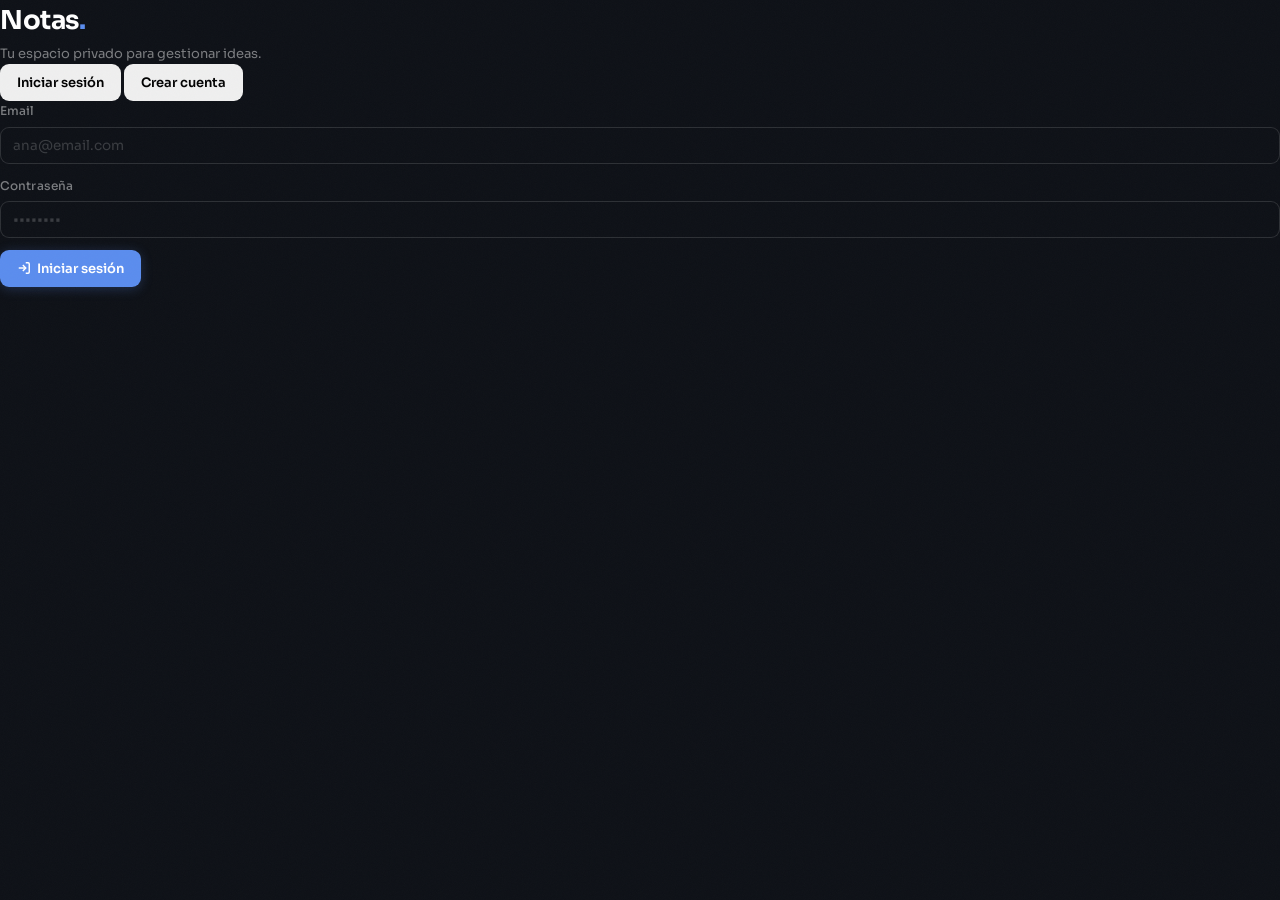
==== index.html @ 238370ce "Update index.html" ====
<!doctype html>
<html lang="es">
<head>
  <meta charset="utf-8" />
  <meta name="viewport" content="width=device-width,initial-scale=1" />
  <title>Notas</title>
  <link rel="preconnect" href="https://fonts.googleapis.com">
  <link rel="preconnect" href="https://fonts.gstatic.com" crossorigin>
  <link href="https://fonts.googleapis.com/css2?family=Sora:wght@300;400;500;600;700&family=JetBrains+Mono:wght@400;500&display=swap" rel="stylesheet">
  <link rel="stylesheet" href="./style.css" />
</head>
<body>
  <div class="noise"></div>

  <!-- =============================================
       PÁGINA AUTH
       ============================================= -->
  <div id="pageAuth" class="page page-auth">
    <div class="auth-wrap">

      <div class="auth-brand">
        <h1>Notas<span class="dot">.</span></h1>
        <p class="muted">Tu espacio privado para gestionar ideas.</p>
      </div>

      <div class="auth-tabs">
        <button type="button" class="auth-tab active" id="tabLogin">Iniciar sesión</button>
        <button type="button" class="auth-tab" id="tabRegistro">Crear cuenta</button>
      </div>

      <div id="panelLogin" class="auth-panel">
        <label class="field">
          <span>Email</span>
          <input id="lEmail" type="email" placeholder="ana@email.com" autocomplete="email" />
        </label>
        <label class="field">
          <span>Contraseña</span>
          <input id="lPassword" type="password" placeholder="••••••••" autocomplete="current-password" />
        </label>
        <button type="button" id="btnLogin" class="btn-primary btn-full">
          <svg width="14" height="14" viewBox="0 0 24 24" fill="none" stroke="currentColor" stroke-width="2.5"><path d="M15 3h4a2 2 0 0 1 2 2v14a2 2 0 0 1-2 2h-4"/><polyline points="10 17 15 12 10 7"/><line x1="15" y1="12" x2="3" y2="12"/></svg>
          Iniciar sesión
        </button>
        <p id="msgLogin" class="msg" aria-live="polite"></p>
      </div>

      <div id="panelRegistro" class="auth-panel" style="display:none;">
        <label class="field">
          <span>Nombre</span>
          <input id="uNombre" type="text" placeholder="Ana García" autocomplete="name" />
        </label>
        <label class="field">
          <span>Email</span>
          <input id="uEmail" type="email" placeholder="ana@email.com" autocomplete="email" />
        </label>
        <label class="field">
          <span>Contraseña <em class="hint">mín. 6 caracteres</em></span>
          <input id="uPassword" type="password" placeholder="••••••••" autocomplete="new-password" />
        </label>
        <button type="button" id="btnCrearUsuario" class="btn-primary btn-full">
          <svg width="14" height="14" viewBox="0 0 24 24" fill="none" stroke="currentColor" stroke-width="2.5"><path d="M16 21v-2a4 4 0 0 0-4-4H6a4 4 0 0 0-4 4v2"/><circle cx="9" cy="7" r="4"/><line x1="19" y1="8" x2="19" y2="14"/><line x1="22" y1="11" x2="16" y2="11"/></svg>
          Crear cuenta
        </button>
        <p id="msgRegistro" class="msg" aria-live="polite"></p>
      </div>

    </div>
  </div>

  <!-- =============================================
       PÁGINA APP
       ============================================= -->
  <div id="pageApp" class="page" style="display:none;">

    <header class="container">
      <div class="header-inner">
        <div>
          <h1>Notas<span class="dot">.</span></h1>
          <p class="muted">Crear, ver y borrar notas usando tu API FastAPI.</p>
        </div>
        <div class="header-right">
          <div class="header-badge" id="usuarioActivoBadge">Sin usuario</div>
          <button type="button" id="btnLogout" class="btn-ghost btn-sm">
            <svg width="13" height="13" viewBox="0 0 24 24" fill="none" stroke="currentColor" stroke-width="2.5"><path d="M9 21H5a2 2 0 0 1-2-2V5a2 2 0 0 1 2-2h4"/><polyline points="16 17 21 12 16 7"/><line x1="21" y1="12" x2="9" y2="12"/></svg>
            Salir
          </button>
        </div>
      </div>
    </header>

    <main class="container">
      <div class="grid">
        <section class="card">
          <div class="card-label">NUEVA NOTA</div>
          <form id="formNota" class="form">
            <label class="field">
              <span>Descripción</span>
              <textarea id="descripcion" placeholder="Escribe la nota..." required></textarea>
            </label>
            <div class="row">
              <label class="field">
                <span>Tipo</span>
                <select id="tipo" required>
                  <option value="personal">personal</option>
                  <option value="trabajo">trabajo</option>
                  <option value="estudio">estudio</option>
                </select>
              </label>
              <label class="field">
                <span>Prioridad <em class="hint">opcional</em></span>
                <input id="prioridad" type="number" min="1" max="5" step="1" placeholder="1 – 5" />
              </label>
            </div>
            <label class="field">
              <span>Autor <em class="hint">opcional</em></span>
              <input id="autor" type="text" placeholder="Tu nombre" />
            </label>
            <div class="btn-row">
              <button type="submit" class="btn-primary">
                <svg width="14" height="14" viewBox="0 0 24 24" fill="none" stroke="currentColor" stroke-width="2.5"><line x1="12" y1="5" x2="12" y2="19"/><line x1="5" y1="12" x2="19" y2="12"/></svg>
                Crear nota
              </button>
              <button type="button" id="btnRecargar" class="btn-ghost">
                <svg width="13" height="13" viewBox="0 0 24 24" fill="none" stroke="currentColor" stroke-width="2.5"><path d="M23 4v6h-6"/><path d="M1 20v-6h6"/><path d="M3.51 9a9 9 0 0 1 14.85-3.36L23 10M1 14l4.64 4.36A9 9 0 0 0 20.49 15"/></svg>
                Recargar
              </button>
            </div>
            <p id="msg" class="msg" aria-live="polite"></p>
          </form>
        </section>

        <section class="card">
          <div class="card-header">
            <div class="card-label" style="margin-bottom:0;">MIS NOTAS</div>
            <div class="counter-badge" id="contador">0</div>
          </div>
          <div class="toolbar">
            <div class="search-wrap">
              <svg width="13" height="13" viewBox="0 0 24 24" fill="none" stroke="currentColor" stroke-width="2.5"><circle cx="11" cy="11" r="8"/><line x1="21" y1="21" x2="16.65" y2="16.65"/></svg>
              <input id="buscador" type="search" placeholder="Buscar por texto, autor o tipo..." />
            </div>
            <select id="filtroTipo" class="filter-select">
              <option value="">Todos</option>
              <option value="personal">personal</option>
              <option value="trabajo">trabajo</option>
              <option value="estudio">estudio</option>
            </select>
          </div>
          <div id="lista" class="lista"></div>
        </section>
      </div>
    </main>

    <footer class="container footer">
      <span class="muted mono">Frontend estático — Backend: FastAPI</span>
    </footer>

  </div>

  <script src="./app.js"></script>
</body>
</html>
---- style.css ----
/* ============================================================
   VARIABLES & RESET
   ============================================================ */
:root {
  --bg:        #0e1117;
  --bg2:       #13161f;
  --card:      #181c27;
  --card2:     #1e2232;
  --border:    rgba(255,255,255,.08);
  --border2:   rgba(255,255,255,.13);
  --text:      rgba(255,255,255,.90);
  --muted:     rgba(255,255,255,.45);
  --accent:    #5b8dee;
  --accent2:   #3b6cd4;
  --danger:    #e05c73;
  --success:   #4ade80;
  --label:     rgba(255,255,255,.22);
  --radius:    14px;
  --radius-sm: 9px;
}

*, *::before, *::after { box-sizing: border-box; margin: 0; padding: 0; }
html, body { height: 100%; }

body {
  font-family: 'Sora', system-ui, sans-serif;
  background: var(--bg);
  color: var(--text);
  font-size: 14px;
  line-height: 1.6;
  min-height: 100vh;
}

/* Subtle noise overlay */
.noise {
  pointer-events: none;
  position: fixed;
  inset: 0;
  z-index: 0;
  opacity: .025;
  background-image: url("data:image/svg+xml,%3Csvg viewBox='0 0 256 256' xmlns='http://www.w3.org/2000/svg'%3E%3Cfilter id='noise'%3E%3CfeTurbulence type='fractalNoise' baseFrequency='0.9' numOctaves='4' stitchTiles='stitch'/%3E%3C/filter%3E%3Crect width='100%25' height='100%25' filter='url(%23noise)'/%3E%3C/svg%3E");
  background-size: 200px 200px;
}

/* ============================================================
   LAYOUT
   ============================================================ */
.container {
  position: relative;
  z-index: 1;
  width: min(1100px, calc(100% - 32px));
  margin: 0 auto;
}

header.container { padding: 28px 0 6px; }
main.container   { padding-bottom: 20px; }

.header-inner {
  display: flex;
  align-items: center;
  justify-content: space-between;
  gap: 12px;
  padding-bottom: 20px;
  border-bottom: 1px solid var(--border);
}

h1 {
  font-size: 26px;
  font-weight: 700;
  letter-spacing: -.5px;
  color: #fff;
}
h1 .dot { color: var(--accent); }

.muted { color: var(--muted); font-size: 13px; margin-top: 2px; }

.header-badge {
  font-family: 'JetBrains Mono', monospace;
  font-size: 11px;
  color: var(--accent);
  background: rgba(91,141,238,.10);
  border: 1px solid rgba(91,141,238,.25);
  border-radius: 999px;
  padding: 5px 14px;
  white-space: nowrap;
  letter-spacing: .3px;
}

/* ============================================================
   CARDS
   ============================================================ */
.card {
  background: var(--card);
  border: 1px solid var(--border);
  border-radius: var(--radius);
  padding: 20px 22px;
  position: relative;
}

.card + .card { margin-top: 0; }
.user-card    { margin-bottom: 16px; }

.card-label {
  font-family: 'JetBrains Mono', monospace;
  font-size: 10px;
  font-weight: 500;
  letter-spacing: 1.5px;
  color: var(--label);
  text-transform: uppercase;
  margin-bottom: 16px;
}

.card-header {
  display: flex;
  align-items: center;
  justify-content: space-between;
  margin-bottom: 14px;
}

.section-title {
  font-size: 13px;
  font-weight: 600;
  color: var(--text);
  margin-bottom: 14px;
}

.divider {
  height: 1px;
  background: var(--border);
  margin: 18px 0;
}

/* ============================================================
   GRID
   ============================================================ */
.grid {
  display: grid;
  grid-template-columns: 1fr 1.25fr;
  gap: 14px;
}

@media (max-width: 840px) {
  .grid { grid-template-columns: 1fr; }
}

/* ============================================================
   FORM FIELDS
   ============================================================ */
.field {
  display: block;
  margin-bottom: 12px;
}
.field > span {
  display: block;
  font-size: 12px;
  font-weight: 500;
  color: var(--muted);
  margin-bottom: 6px;
  letter-spacing: .1px;
}

input, select, textarea {
  width: 100%;
  background: var(--bg);
  border: 1px solid var(--border2);
  border-radius: var(--radius-sm);
  color: var(--text);
  font-family: 'Sora', system-ui, sans-serif;
  font-size: 13.5px;
  padding: 9px 12px;
  outline: none;
  transition: border-color .18s, box-shadow .18s;
  appearance: none;
  -webkit-appearance: none;
}

input::placeholder, textarea::placeholder { color: rgba(255,255,255,.18); }

input:focus, select:focus, textarea:focus {
  border-color: rgba(91,141,238,.55);
  box-shadow: 0 0 0 3px rgba(91,141,238,.10);
}

textarea {
  min-height: 110px;
  resize: vertical;
  line-height: 1.55;
}

select {
  background-image: url("data:image/svg+xml,%3Csvg xmlns='http://www.w3.org/2000/svg' width='12' height='12' viewBox='0 0 24 24' fill='none' stroke='rgba(255,255,255,.35)' stroke-width='2.5'%3E%3Cpolyline points='6 9 12 15 18 9'/%3E%3C/svg%3E");
  background-repeat: no-repeat;
  background-position: right 10px center;
  padding-right: 30px;
}

.row {
  display: grid;
  grid-template-columns: 1fr 1fr;
  gap: 12px;
}

.hint {
  font-style: normal;
  font-size: 11px;
  color: rgba(255,255,255,.22);
  font-weight: 400;
}

.hint-text {
  font-size: 11.5px;
  color: var(--muted);
  margin-top: 10px;
}

/* ============================================================
   BUTTONS
   ============================================================ */
.btn-row {
  display: flex;
  gap: 8px;
  margin-top: 4px;
  flex-wrap: wrap;
}

button, .btn-primary, .btn-ghost {
  display: inline-flex;
  align-items: center;
  gap: 6px;
  font-family: 'Sora', system-ui, sans-serif;
  font-size: 13px;
  font-weight: 600;
  border-radius: var(--radius-sm);
  padding: 9px 16px;
  cursor: pointer;
  border: 1px solid transparent;
  transition: background .18s, border-color .18s, transform .1s, box-shadow .18s;
  white-space: nowrap;
}

.btn-primary {
  background: var(--accent);
  color: #fff;
  border-color: transparent;
  box-shadow: 0 2px 12px rgba(91,141,238,.25);
}
.btn-primary:hover {
  background: var(--accent2);
  box-shadow: 0 4px 18px rgba(91,141,238,.35);
  transform: translateY(-1px);
}
.btn-primary:active { transform: translateY(0); }

.btn-ghost {
  background: rgba(255,255,255,.05);
  color: var(--muted);
  border-color: var(--border2);
}
.btn-ghost:hover {
  background: rgba(255,255,255,.09);
  color: var(--text);
  border-color: rgba(255,255,255,.18);
}

/* danger borrar */
button.danger {
  display: inline-flex;
  align-items: center;
  gap: 4px;
  font-size: 12px;
  font-weight: 600;
  padding: 6px 12px;
  background: rgba(224,92,115,.08);
  color: var(--danger);
  border: 1px solid rgba(224,92,115,.22);
  border-radius: var(--radius-sm);
  font-family: 'Sora', system-ui, sans-serif;
  cursor: pointer;
  transition: background .16s, border-color .16s, transform .1s;
}
button.danger:hover {
  background: rgba(224,92,115,.16);
  border-color: rgba(224,92,115,.4);
  transform: translateY(-1px);
}

.btn-icon {
  display: inline-flex;
  align-items: center;
  justify-content: center;
  width: 38px;
  height: 38px;
  padding: 0;
  background: rgba(255,255,255,.05);
  border: 1px solid var(--border2);
  border-radius: var(--radius-sm);
  color: var(--muted);
  cursor: pointer;
  flex-shrink: 0;
  align-self: flex-end;
  margin-bottom: 12px;
  transition: background .16s, color .16s;
}
.btn-icon:hover { background: rgba(255,255,255,.09); color: var(--text); }

/* ============================================================
   COUNTER BADGE
   ============================================================ */
.counter-badge {
  font-family: 'JetBrains Mono', monospace;
  font-size: 11px;
  min-width: 24px;
  height: 24px;
  display: inline-flex;
  align-items: center;
  justify-content: center;
  border-radius: 999px;
  background: rgba(255,255,255,.07);
  border: 1px solid var(--border2);
  color: var(--muted);
  padding: 0 7px;
}

/* ============================================================
   USER SELECT ROW
   ============================================================ */
.user-select-row {
  display: flex;
  align-items: flex-end;
  gap: 10px;
}

/* ============================================================
   TOOLBAR / SEARCH
   ============================================================ */
.toolbar {
  display: flex;
  gap: 10px;
  margin-bottom: 14px;
}

.search-wrap {
  flex: 1;
  position: relative;
  display: flex;
  align-items: center;
}
.search-wrap svg {
  position: absolute;
  left: 11px;
  color: var(--muted);
  pointer-events: none;
}
.search-wrap input {
  padding-left: 32px;
}

.filter-select {
  width: auto;
  min-width: 110px;
}

/* ============================================================
   MESSAGES
   ============================================================ */
.msg {
  min-height: 18px;
  font-size: 12.5px;
  color: var(--muted);
  margin-top: 10px;
}

/* ============================================================
   LISTA
   ============================================================ */
.lista {
  display: flex;
  flex-direction: column;
  gap: 8px;
  max-height: 520px;
  overflow-y: auto;
  padding-right: 4px;
}

.lista::-webkit-scrollbar { width: 4px; }
.lista::-webkit-scrollbar-track { background: transparent; }
.lista::-webkit-scrollbar-thumb { background: rgba(255,255,255,.10); border-radius: 99px; }

.item {
  background: var(--bg2);
  border: 1px solid var(--border);
  border-radius: var(--radius-sm);
  padding: 12px 14px;
  transition: border-color .15s;
}
.item:hover { border-color: var(--border2); }

.itemTop {
  display: flex;
  align-items: flex-start;
  justify-content: space-between;
  gap: 12px;
}

.itemTitle {
  display: flex;
  flex-direction: column;
  gap: 7px;
  min-width: 0;
}

.desc {
  color: var(--text);
  white-space: pre-wrap;
  line-height: 1.45;
  font-size: 13.5px;
  word-break: break-word;
}

.meta {
  display: flex;
  flex-wrap: wrap;
  gap: 6px;
}

.pill {
  font-family: 'JetBrains Mono', monospace;
  font-size: 10.5px;
  color: var(--muted);
  background: rgba(255,255,255,.04);
  border: 1px solid var(--border);
  border-radius: 999px;
  padding: 3px 9px;
  white-space: nowrap;
}

/* ============================================================
   FOOTER
   ============================================================ */
.footer {
  padding: 14px 0 24px;
  border-top: 1px solid var(--border);
}
.mono {
  font-family: 'JetBrains Mono', monospace;
  font-size: 11px;
}
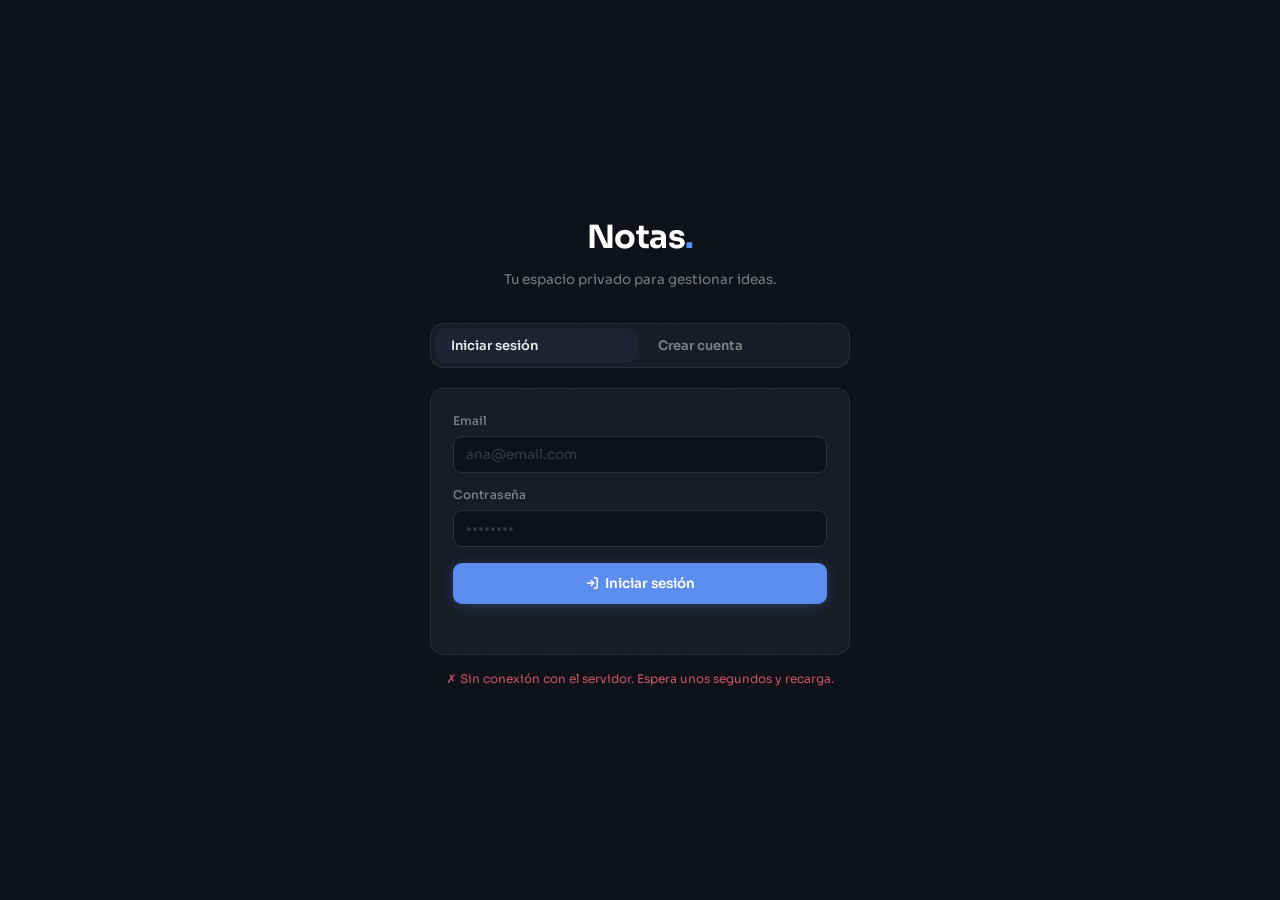
==== commit 1eccc068: "Update index.html" ====
--- a/index.html
+++ b/index.html
@@ -64,6 +64,7 @@
         <p id="msgRegistro" class="msg" aria-live="polite"></p>
       </div>
 
+      <p id="serverStatus" class="msg" style="text-align:center;margin-top:14px;min-height:18px;font-size:12px;"></p>
     </div>
   </div>
 
--- a/style.css
+++ b/style.css
@@ -31,7 +31,6 @@
   min-height: 100vh;
 }
 
-/* Subtle noise overlay */
 .noise {
   pointer-events: none;
   position: fixed;
@@ -43,7 +42,95 @@
 }
 
 /* ============================================================
-   LAYOUT
+   PAGES (auth / app)
+   ============================================================ */
+.page {
+  position: relative;
+  z-index: 1;
+  animation: fadeIn .25s ease;
+}
+
+@keyframes fadeIn {
+  from { opacity: 0; transform: translateY(6px); }
+  to   { opacity: 1; transform: translateY(0); }
+}
+
+/* ============================================================
+   AUTH PAGE
+   ============================================================ */
+.page-auth {
+  display: flex;
+  align-items: center;
+  justify-content: center;
+  min-height: 100vh;
+  padding: 24px 16px;
+}
+
+.auth-wrap {
+  width: 100%;
+  max-width: 420px;
+}
+
+.auth-brand {
+  text-align: center;
+  margin-bottom: 32px;
+}
+.auth-brand h1 {
+  font-size: 32px;
+  font-weight: 700;
+  letter-spacing: -.5px;
+  color: #fff;
+}
+.auth-brand .muted {
+  margin-top: 6px;
+  font-size: 13.5px;
+}
+
+/* Tabs */
+.auth-tabs {
+  display: flex;
+  background: var(--card);
+  border: 1px solid var(--border);
+  border-radius: var(--radius);
+  padding: 4px;
+  gap: 4px;
+  margin-bottom: 20px;
+}
+
+.auth-tab {
+  flex: 1;
+  background: transparent;
+  border: none;
+  border-radius: 10px;
+  color: var(--muted);
+  font-family: 'Sora', system-ui, sans-serif;
+  font-size: 13px;
+  font-weight: 600;
+  padding: 9px 16px;
+  cursor: pointer;
+  transition: background .18s, color .18s;
+}
+.auth-tab.active {
+  background: var(--card2);
+  color: var(--text);
+}
+.auth-tab:hover:not(.active) {
+  color: rgba(255,255,255,.7);
+}
+
+/* Panel */
+.auth-panel {
+  background: var(--card);
+  border: 1px solid var(--border);
+  border-radius: var(--radius);
+  padding: 22px;
+  display: flex;
+  flex-direction: column;
+  gap: 0;
+}
+
+/* ============================================================
+   APP PAGE LAYOUT
    ============================================================ */
 .container {
   position: relative;
@@ -62,6 +149,12 @@
   gap: 12px;
   padding-bottom: 20px;
   border-bottom: 1px solid var(--border);
+}
+
+.header-right {
+  display: flex;
+  align-items: center;
+  gap: 10px;
 }
 
 h1 {
@@ -97,9 +190,6 @@
   position: relative;
 }
 
-.card + .card { margin-top: 0; }
-.user-card    { margin-bottom: 16px; }
-
 .card-label {
   font-family: 'JetBrains Mono', monospace;
   font-size: 10px;
@@ -117,19 +207,6 @@
   margin-bottom: 14px;
 }
 
-.section-title {
-  font-size: 13px;
-  font-weight: 600;
-  color: var(--text);
-  margin-bottom: 14px;
-}
-
-.divider {
-  height: 1px;
-  background: var(--border);
-  margin: 18px 0;
-}
-
 /* ============================================================
    GRID
    ============================================================ */
@@ -137,6 +214,7 @@
   display: grid;
   grid-template-columns: 1fr 1.25fr;
   gap: 14px;
+  margin-top: 16px;
 }
 
 @media (max-width: 840px) {
@@ -207,12 +285,6 @@
   font-weight: 400;
 }
 
-.hint-text {
-  font-size: 11.5px;
-  color: var(--muted);
-  margin-top: 10px;
-}
-
 /* ============================================================
    BUTTONS
    ============================================================ */
@@ -223,7 +295,7 @@
   flex-wrap: wrap;
 }
 
-button, .btn-primary, .btn-ghost {
+button {
   display: inline-flex;
   align-items: center;
   gap: 6px;
@@ -251,6 +323,14 @@
 }
 .btn-primary:active { transform: translateY(0); }
 
+.btn-full {
+  width: 100%;
+  justify-content: center;
+  padding: 11px 16px;
+  font-size: 13.5px;
+  margin-top: 4px;
+}
+
 .btn-ghost {
   background: rgba(255,255,255,.05);
   color: var(--muted);
@@ -262,7 +342,11 @@
   border-color: rgba(255,255,255,.18);
 }
 
-/* danger borrar */
+.btn-sm {
+  font-size: 12px;
+  padding: 6px 12px;
+}
+
 button.danger {
   display: inline-flex;
   align-items: center;
@@ -284,25 +368,6 @@
   transform: translateY(-1px);
 }
 
-.btn-icon {
-  display: inline-flex;
-  align-items: center;
-  justify-content: center;
-  width: 38px;
-  height: 38px;
-  padding: 0;
-  background: rgba(255,255,255,.05);
-  border: 1px solid var(--border2);
-  border-radius: var(--radius-sm);
-  color: var(--muted);
-  cursor: pointer;
-  flex-shrink: 0;
-  align-self: flex-end;
-  margin-bottom: 12px;
-  transition: background .16s, color .16s;
-}
-.btn-icon:hover { background: rgba(255,255,255,.09); color: var(--text); }
-
 /* ============================================================
    COUNTER BADGE
    ============================================================ */
@@ -322,15 +387,6 @@
 }
 
 /* ============================================================
-   USER SELECT ROW
-   ============================================================ */
-.user-select-row {
-  display: flex;
-  align-items: flex-end;
-  gap: 10px;
-}
-
-/* ============================================================
    TOOLBAR / SEARCH
    ============================================================ */
 .toolbar {
@@ -351,9 +407,7 @@
   color: var(--muted);
   pointer-events: none;
 }
-.search-wrap input {
-  padding-left: 32px;
-}
+.search-wrap input { padding-left: 32px; }
 
 .filter-select {
   width: auto;
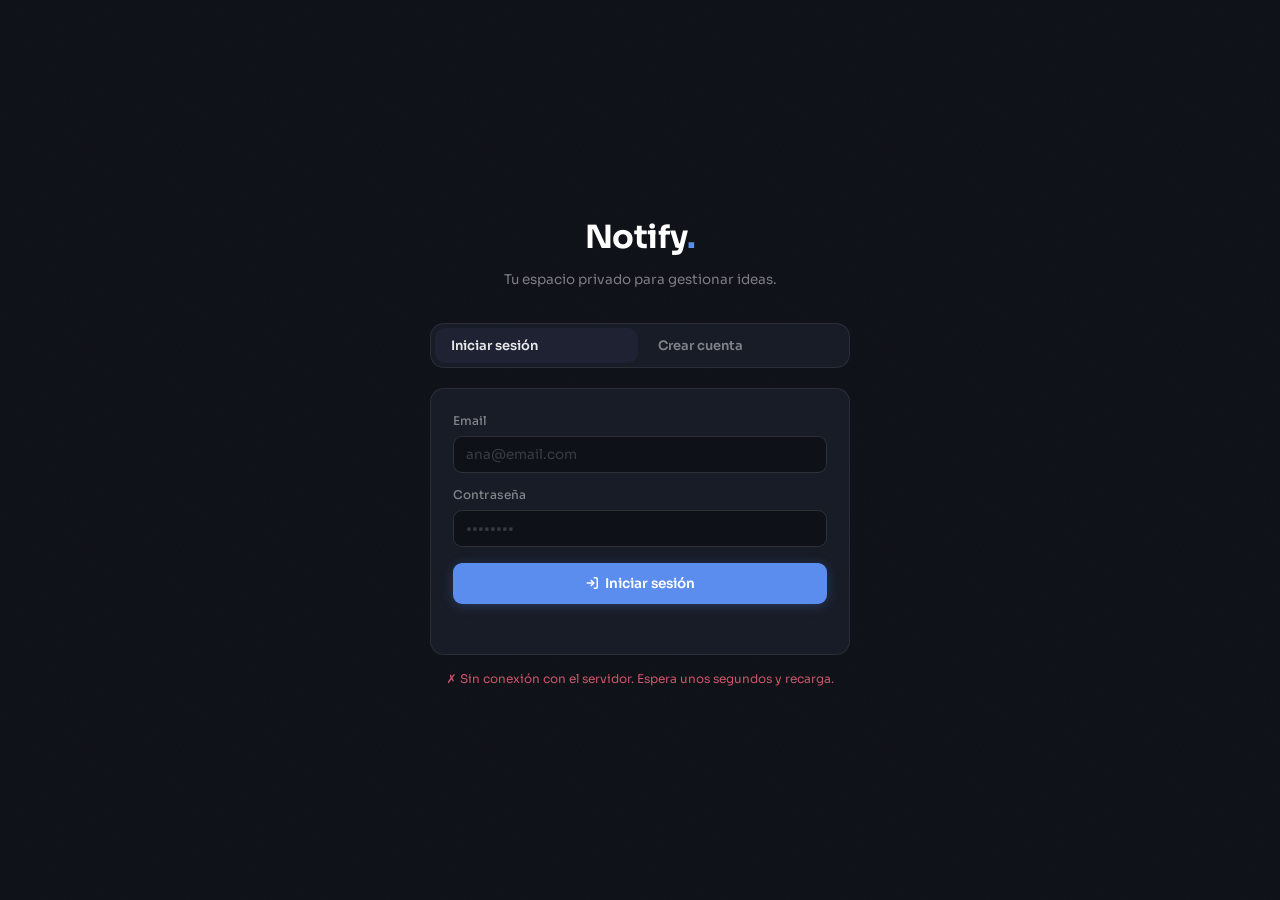
==== commit c3c576ba: "Update index.html" ====
--- a/index.html
+++ b/index.html
@@ -3,7 +3,7 @@
 <head>
   <meta charset="utf-8" />
   <meta name="viewport" content="width=device-width,initial-scale=1" />
-  <title>Notas</title>
+  <title>Notify</title>
   <link rel="preconnect" href="https://fonts.googleapis.com">
   <link rel="preconnect" href="https://fonts.gstatic.com" crossorigin>
   <link href="https://fonts.googleapis.com/css2?family=Sora:wght@300;400;500;600;700&family=JetBrains+Mono:wght@400;500&display=swap" rel="stylesheet">
@@ -19,7 +19,7 @@
     <div class="auth-wrap">
 
       <div class="auth-brand">
-        <h1>Notas<span class="dot">.</span></h1>
+        <h1>Notify<span class="dot">.</span></h1>
         <p class="muted">Tu espacio privado para gestionar ideas.</p>
       </div>
 
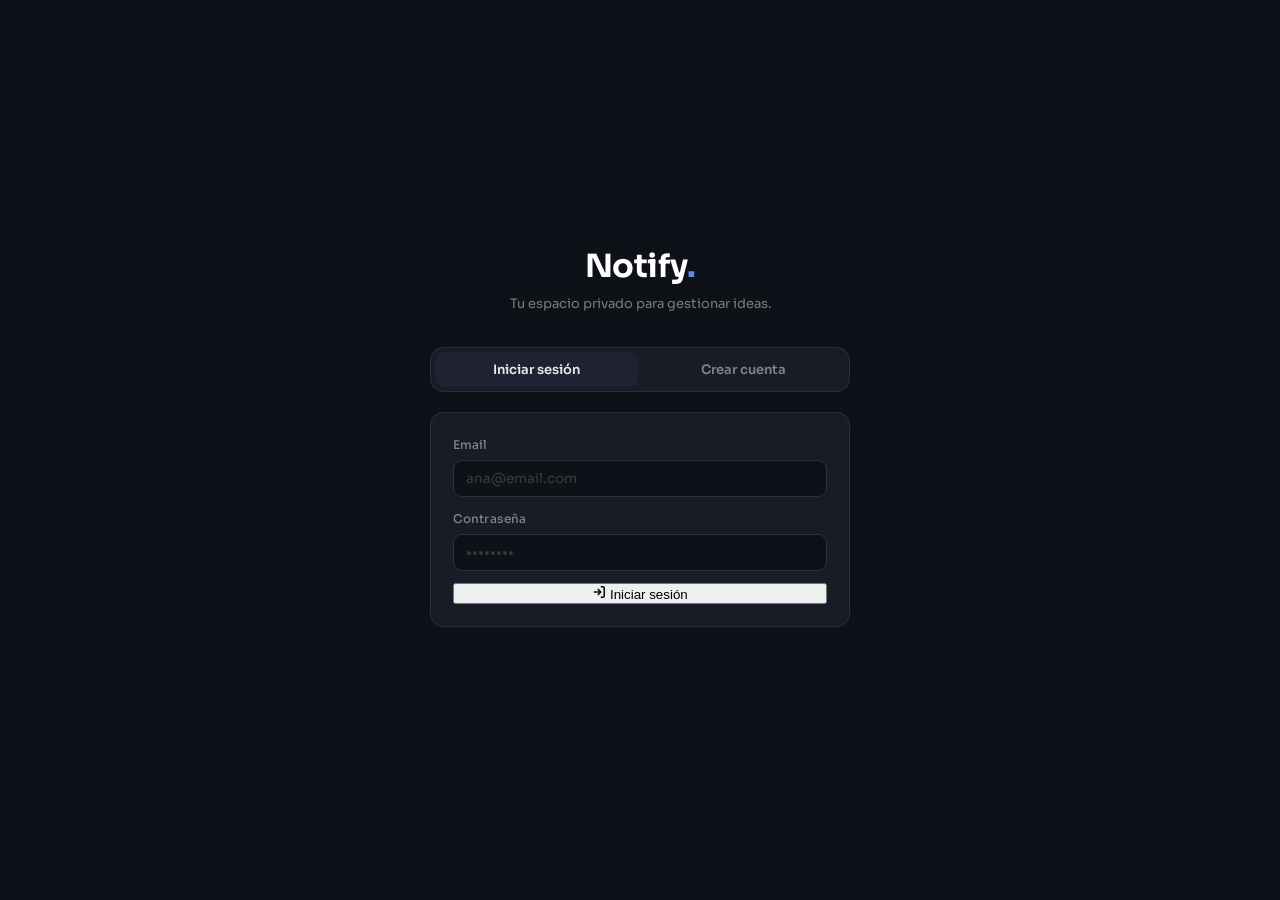
==== commit c07d3071: "Update index.html" ====
--- a/index.html
+++ b/index.html
@@ -76,8 +76,8 @@
     <header class="container">
       <div class="header-inner">
         <div>
-          <h1>Notas<span class="dot">.</span></h1>
-          <p class="muted">Crear, ver y borrar notas usando tu API FastAPI.</p>
+          <h1>Notify<span class="dot">.</span></h1>
+          <p class="muted">Tu espacio privado para gestionar ideas.</p>
         </div>
         <div class="header-right">
           <div class="header-badge" id="usuarioActivoBadge">Sin usuario</div>
@@ -153,7 +153,7 @@
     </main>
 
     <footer class="container footer">
-      <span class="muted mono">Frontend estático — Backend: FastAPI</span>
+      <span class="muted mono">Notify — Backend: FastAPI</span>
     </footer>
 
   </div>
--- a/style.css
+++ b/style.css
@@ -31,6 +31,10 @@
   min-height: 100vh;
 }
 
+<<<<<<< HEAD
+/* Subtle noise overlay */
+=======
+>>>>>>> c3c576badfd93ec830bfd2e07579756508b3af08
 .noise {
   pointer-events: none;
   position: fixed;
@@ -39,98 +43,11 @@
   opacity: .025;
   background-image: url("data:image/svg+xml,%3Csvg viewBox='0 0 256 256' xmlns='http://www.w3.org/2000/svg'%3E%3Cfilter id='noise'%3E%3CfeTurbulence type='fractalNoise' baseFrequency='0.9' numOctaves='4' stitchTiles='stitch'/%3E%3C/filter%3E%3Crect width='100%25' height='100%25' filter='url(%23noise)'/%3E%3C/svg%3E");
   background-size: 200px 200px;
-}
-
-/* ============================================================
-   PAGES (auth / app)
-   ============================================================ */
-.page {
-  position: relative;
-  z-index: 1;
-  animation: fadeIn .25s ease;
-}
-
-@keyframes fadeIn {
-  from { opacity: 0; transform: translateY(6px); }
-  to   { opacity: 1; transform: translateY(0); }
-}
-
-/* ============================================================
-   AUTH PAGE
-   ============================================================ */
-.page-auth {
-  display: flex;
-  align-items: center;
-  justify-content: center;
-  min-height: 100vh;
-  padding: 24px 16px;
-}
-
-.auth-wrap {
-  width: 100%;
-  max-width: 420px;
-}
-
-.auth-brand {
-  text-align: center;
-  margin-bottom: 32px;
-}
-.auth-brand h1 {
-  font-size: 32px;
-  font-weight: 700;
-  letter-spacing: -.5px;
-  color: #fff;
-}
-.auth-brand .muted {
-  margin-top: 6px;
-  font-size: 13.5px;
-}
-
-/* Tabs */
-.auth-tabs {
-  display: flex;
-  background: var(--card);
-  border: 1px solid var(--border);
-  border-radius: var(--radius);
-  padding: 4px;
-  gap: 4px;
-  margin-bottom: 20px;
-}
-
-.auth-tab {
-  flex: 1;
-  background: transparent;
-  border: none;
-  border-radius: 10px;
-  color: var(--muted);
-  font-family: 'Sora', system-ui, sans-serif;
-  font-size: 13px;
-  font-weight: 600;
-  padding: 9px 16px;
-  cursor: pointer;
-  transition: background .18s, color .18s;
-}
-.auth-tab.active {
-  background: var(--card2);
-  color: var(--text);
-}
-.auth-tab:hover:not(.active) {
-  color: rgba(255,255,255,.7);
-}
-
-/* Panel */
-.auth-panel {
-  background: var(--card);
-  border: 1px solid var(--border);
-  border-radius: var(--radius);
-  padding: 22px;
-  display: flex;
-  flex-direction: column;
-  gap: 0;
-}
-
-/* ============================================================
-   APP PAGE LAYOUT
+<<<<<<< HEAD
+}
+
+/* ============================================================
+   LAYOUT
    ============================================================ */
 .container {
   position: relative;
@@ -151,18 +68,53 @@
   border-bottom: 1px solid var(--border);
 }
 
-.header-right {
-  display: flex;
-  align-items: center;
-  gap: 10px;
-}
-
 h1 {
   font-size: 26px;
+=======
+}
+
+/* ============================================================
+   PAGES (auth / app)
+   ============================================================ */
+.page {
+  position: relative;
+  z-index: 1;
+  animation: fadeIn .25s ease;
+}
+
+@keyframes fadeIn {
+  from { opacity: 0; transform: translateY(6px); }
+  to   { opacity: 1; transform: translateY(0); }
+}
+
+/* ============================================================
+   AUTH PAGE
+   ============================================================ */
+.page-auth {
+  display: flex;
+  align-items: center;
+  justify-content: center;
+  min-height: 100vh;
+  padding: 24px 16px;
+}
+
+.auth-wrap {
+  width: 100%;
+  max-width: 420px;
+}
+
+.auth-brand {
+  text-align: center;
+  margin-bottom: 32px;
+}
+.auth-brand h1 {
+  font-size: 32px;
+>>>>>>> c3c576badfd93ec830bfd2e07579756508b3af08
   font-weight: 700;
   letter-spacing: -.5px;
   color: #fff;
 }
+<<<<<<< HEAD
 h1 .dot { color: var(--accent); }
 
 .muted { color: var(--muted); font-size: 13px; margin-top: 2px; }
@@ -190,6 +142,9 @@
   position: relative;
 }
 
+.card + .card { margin-top: 0; }
+.user-card    { margin-bottom: 16px; }
+
 .card-label {
   font-family: 'JetBrains Mono', monospace;
   font-size: 10px;
@@ -207,6 +162,155 @@
   margin-bottom: 14px;
 }
 
+.section-title {
+  font-size: 13px;
+  font-weight: 600;
+  color: var(--text);
+  margin-bottom: 14px;
+}
+
+.divider {
+  height: 1px;
+  background: var(--border);
+  margin: 18px 0;
+}
+
+/* ============================================================
+   GRID
+   ============================================================ */
+.grid {
+  display: grid;
+  grid-template-columns: 1fr 1.25fr;
+  gap: 14px;
+}
+
+=======
+.auth-brand .muted {
+  margin-top: 6px;
+  font-size: 13.5px;
+}
+
+/* Tabs */
+.auth-tabs {
+  display: flex;
+  background: var(--card);
+  border: 1px solid var(--border);
+  border-radius: var(--radius);
+  padding: 4px;
+  gap: 4px;
+  margin-bottom: 20px;
+}
+
+.auth-tab {
+  flex: 1;
+  background: transparent;
+  border: none;
+  border-radius: 10px;
+  color: var(--muted);
+  font-family: 'Sora', system-ui, sans-serif;
+  font-size: 13px;
+  font-weight: 600;
+  padding: 9px 16px;
+  cursor: pointer;
+  transition: background .18s, color .18s;
+}
+.auth-tab.active {
+  background: var(--card2);
+  color: var(--text);
+}
+.auth-tab:hover:not(.active) {
+  color: rgba(255,255,255,.7);
+}
+
+/* Panel */
+.auth-panel {
+  background: var(--card);
+  border: 1px solid var(--border);
+  border-radius: var(--radius);
+  padding: 22px;
+  display: flex;
+  flex-direction: column;
+  gap: 0;
+}
+
+/* ============================================================
+   APP PAGE LAYOUT
+   ============================================================ */
+.container {
+  position: relative;
+  z-index: 1;
+  width: min(1100px, calc(100% - 32px));
+  margin: 0 auto;
+}
+
+header.container { padding: 28px 0 6px; }
+main.container   { padding-bottom: 20px; }
+
+.header-inner {
+  display: flex;
+  align-items: center;
+  justify-content: space-between;
+  gap: 12px;
+  padding-bottom: 20px;
+  border-bottom: 1px solid var(--border);
+}
+
+.header-right {
+  display: flex;
+  align-items: center;
+  gap: 10px;
+}
+
+h1 {
+  font-size: 26px;
+  font-weight: 700;
+  letter-spacing: -.5px;
+  color: #fff;
+}
+h1 .dot { color: var(--accent); }
+
+.muted { color: var(--muted); font-size: 13px; margin-top: 2px; }
+
+.header-badge {
+  font-family: 'JetBrains Mono', monospace;
+  font-size: 11px;
+  color: var(--accent);
+  background: rgba(91,141,238,.10);
+  border: 1px solid rgba(91,141,238,.25);
+  border-radius: 999px;
+  padding: 5px 14px;
+  white-space: nowrap;
+  letter-spacing: .3px;
+}
+
+/* ============================================================
+   CARDS
+   ============================================================ */
+.card {
+  background: var(--card);
+  border: 1px solid var(--border);
+  border-radius: var(--radius);
+  padding: 20px 22px;
+  position: relative;
+}
+
+.card-label {
+  font-family: 'JetBrains Mono', monospace;
+  font-size: 10px;
+  font-weight: 500;
+  letter-spacing: 1.5px;
+  color: var(--label);
+  text-transform: uppercase;
+  margin-bottom: 16px;
+}
+
+.card-header {
+  display: flex;
+  align-items: center;
+  justify-content: space-between;
+  margin-bottom: 14px;
+}
+
 /* ============================================================
    GRID
    ============================================================ */
@@ -217,6 +321,7 @@
   margin-top: 16px;
 }
 
+>>>>>>> c3c576badfd93ec830bfd2e07579756508b3af08
 @media (max-width: 840px) {
   .grid { grid-template-columns: 1fr; }
 }
@@ -285,6 +390,15 @@
   font-weight: 400;
 }
 
+<<<<<<< HEAD
+.hint-text {
+  font-size: 11.5px;
+  color: var(--muted);
+  margin-top: 10px;
+}
+
+=======
+>>>>>>> c3c576badfd93ec830bfd2e07579756508b3af08
 /* ============================================================
    BUTTONS
    ============================================================ */
@@ -295,7 +409,11 @@
   flex-wrap: wrap;
 }
 
+<<<<<<< HEAD
+button, .btn-primary, .btn-ghost {
+=======
 button {
+>>>>>>> c3c576badfd93ec830bfd2e07579756508b3af08
   display: inline-flex;
   align-items: center;
   gap: 6px;
@@ -323,6 +441,8 @@
 }
 .btn-primary:active { transform: translateY(0); }
 
+<<<<<<< HEAD
+=======
 .btn-full {
   width: 100%;
   justify-content: center;
@@ -331,6 +451,7 @@
   margin-top: 4px;
 }
 
+>>>>>>> c3c576badfd93ec830bfd2e07579756508b3af08
 .btn-ghost {
   background: rgba(255,255,255,.05);
   color: var(--muted);
@@ -342,11 +463,15 @@
   border-color: rgba(255,255,255,.18);
 }
 
+<<<<<<< HEAD
+/* danger borrar */
+=======
 .btn-sm {
   font-size: 12px;
   padding: 6px 12px;
 }
 
+>>>>>>> c3c576badfd93ec830bfd2e07579756508b3af08
 button.danger {
   display: inline-flex;
   align-items: center;
@@ -368,6 +493,28 @@
   transform: translateY(-1px);
 }
 
+<<<<<<< HEAD
+.btn-icon {
+  display: inline-flex;
+  align-items: center;
+  justify-content: center;
+  width: 38px;
+  height: 38px;
+  padding: 0;
+  background: rgba(255,255,255,.05);
+  border: 1px solid var(--border2);
+  border-radius: var(--radius-sm);
+  color: var(--muted);
+  cursor: pointer;
+  flex-shrink: 0;
+  align-self: flex-end;
+  margin-bottom: 12px;
+  transition: background .16s, color .16s;
+}
+.btn-icon:hover { background: rgba(255,255,255,.09); color: var(--text); }
+
+=======
+>>>>>>> c3c576badfd93ec830bfd2e07579756508b3af08
 /* ============================================================
    COUNTER BADGE
    ============================================================ */
@@ -387,6 +534,18 @@
 }
 
 /* ============================================================
+<<<<<<< HEAD
+   USER SELECT ROW
+   ============================================================ */
+.user-select-row {
+  display: flex;
+  align-items: flex-end;
+  gap: 10px;
+}
+
+/* ============================================================
+=======
+>>>>>>> c3c576badfd93ec830bfd2e07579756508b3af08
    TOOLBAR / SEARCH
    ============================================================ */
 .toolbar {
@@ -407,7 +566,13 @@
   color: var(--muted);
   pointer-events: none;
 }
+<<<<<<< HEAD
+.search-wrap input {
+  padding-left: 32px;
+}
+=======
 .search-wrap input { padding-left: 32px; }
+>>>>>>> c3c576badfd93ec830bfd2e07579756508b3af08
 
 .filter-select {
   width: auto;
@@ -498,4 +663,8 @@
 .mono {
   font-family: 'JetBrains Mono', monospace;
   font-size: 11px;
-}
+<<<<<<< HEAD
+}
+=======
+}
+>>>>>>> c3c576badfd93ec830bfd2e07579756508b3af08
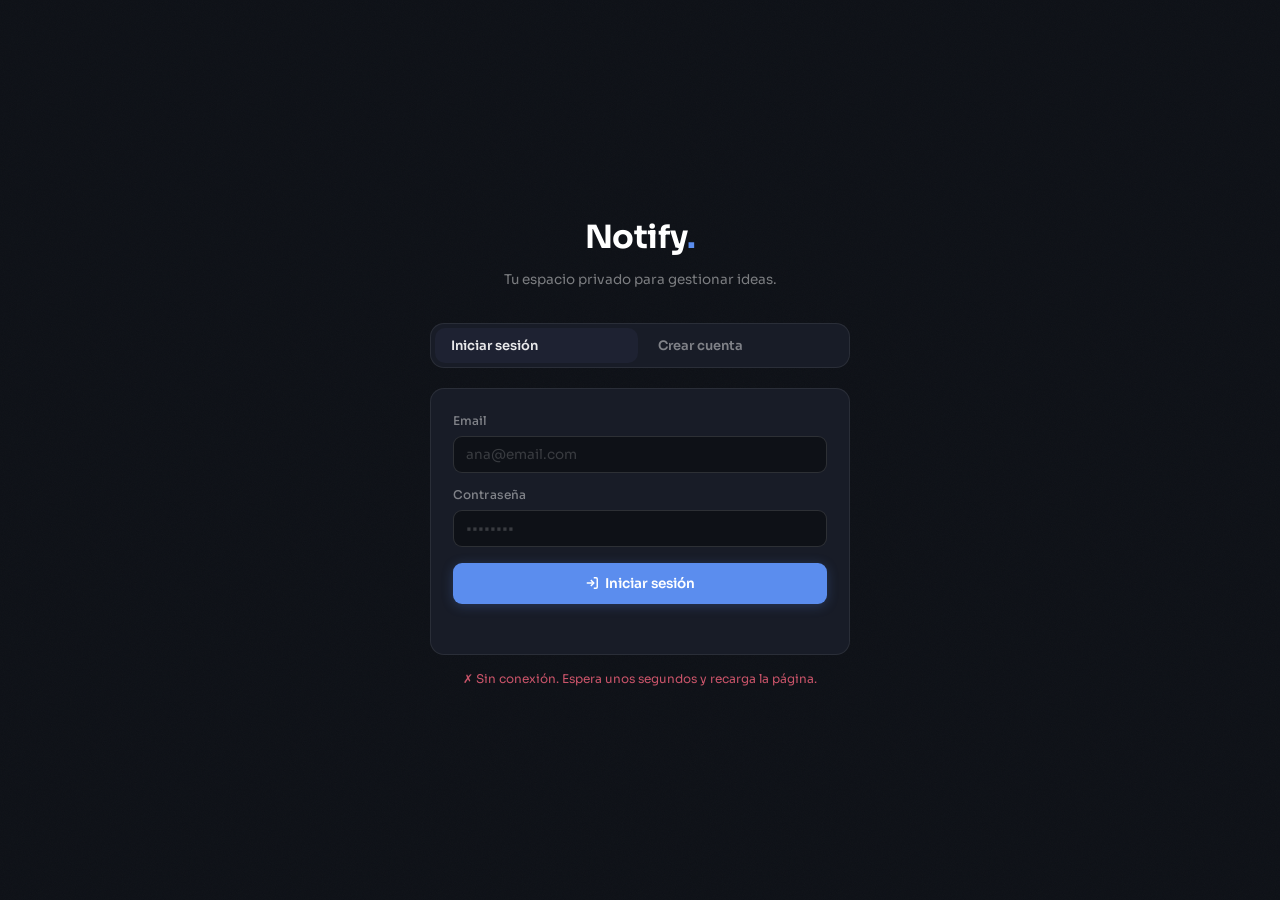
==== commit c8b80ae5: "Update index.html" ====
--- a/index.html
+++ b/index.html
@@ -12,12 +12,9 @@
 <body>
   <div class="noise"></div>
 
-  <!-- =============================================
-       PÁGINA AUTH
-       ============================================= -->
+  <!-- AUTH -->
   <div id="pageAuth" class="page page-auth">
     <div class="auth-wrap">
-
       <div class="auth-brand">
         <h1>Notify<span class="dot">.</span></h1>
         <p class="muted">Tu espacio privado para gestionar ideas.</p>
@@ -64,15 +61,12 @@
         <p id="msgRegistro" class="msg" aria-live="polite"></p>
       </div>
 
-      <p id="serverStatus" class="msg" style="text-align:center;margin-top:14px;min-height:18px;font-size:12px;"></p>
+      <p id="serverStatus" style="text-align:center;margin-top:14px;min-height:18px;font-size:12px;color:var(--muted);"></p>
     </div>
   </div>
 
-  <!-- =============================================
-       PÁGINA APP
-       ============================================= -->
+  <!-- APP -->
   <div id="pageApp" class="page" style="display:none;">
-
     <header class="container">
       <div class="header-inner">
         <div>
@@ -91,31 +85,29 @@
 
     <main class="container">
       <div class="grid">
+
+        <!-- CREAR NOTA -->
         <section class="card">
           <div class="card-label">NUEVA NOTA</div>
-          <form id="formNota" class="form">
+          <form id="formNota">
             <label class="field">
               <span>Descripción</span>
-              <textarea id="descripcion" placeholder="Escribe la nota..." required></textarea>
+              <textarea id="descripcion" placeholder="Escribe la nota... La IA la clasificará automáticamente." required></textarea>
             </label>
             <div class="row">
-              <label class="field">
-                <span>Tipo</span>
-                <select id="tipo" required>
-                  <option value="personal">personal</option>
-                  <option value="trabajo">trabajo</option>
-                  <option value="estudio">estudio</option>
-                </select>
-              </label>
               <label class="field">
                 <span>Prioridad <em class="hint">opcional</em></span>
                 <input id="prioridad" type="number" min="1" max="5" step="1" placeholder="1 – 5" />
               </label>
+              <label class="field">
+                <span>Autor <em class="hint">opcional</em></span>
+                <input id="autor" type="text" placeholder="Tu nombre" />
+              </label>
             </div>
-            <label class="field">
-              <span>Autor <em class="hint">opcional</em></span>
-              <input id="autor" type="text" placeholder="Tu nombre" />
-            </label>
+            <div class="ia-badge">
+              <svg width="12" height="12" viewBox="0 0 24 24" fill="none" stroke="currentColor" stroke-width="2"><circle cx="12" cy="12" r="10"/><path d="M12 8v4l3 3"/></svg>
+              Clasificación automática con IA
+            </div>
             <div class="btn-row">
               <button type="submit" class="btn-primary">
                 <svg width="14" height="14" viewBox="0 0 24 24" fill="none" stroke="currentColor" stroke-width="2.5"><line x1="12" y1="5" x2="12" y2="19"/><line x1="5" y1="12" x2="19" y2="12"/></svg>
@@ -130,6 +122,7 @@
           </form>
         </section>
 
+        <!-- LISTADO -->
         <section class="card">
           <div class="card-header">
             <div class="card-label" style="margin-bottom:0;">MIS NOTAS</div>
@@ -138,24 +131,42 @@
           <div class="toolbar">
             <div class="search-wrap">
               <svg width="13" height="13" viewBox="0 0 24 24" fill="none" stroke="currentColor" stroke-width="2.5"><circle cx="11" cy="11" r="8"/><line x1="21" y1="21" x2="16.65" y2="16.65"/></svg>
-              <input id="buscador" type="search" placeholder="Buscar por texto, autor o tipo..." />
+              <input id="buscador" type="search" placeholder="Buscar por texto, autor o categoría..." />
             </div>
             <select id="filtroTipo" class="filter-select">
               <option value="">Todos</option>
+              <option value="youtube">youtube</option>
+              <option value="audios">audios</option>
+              <option value="recordatorios">recordatorios</option>
+              <option value="codigo">codigo</option>
               <option value="personal">personal</option>
               <option value="trabajo">trabajo</option>
-              <option value="estudio">estudio</option>
+              <option value="estudios">estudios</option>
+              <option value="salud">salud</option>
+              <option value="compra">compra</option>
+              <option value="tareas">tareas</option>
+              <option value="ideas">ideas</option>
+              <option value="lectura">lectura</option>
+              <option value="peliculas_series">películas/series</option>
+              <option value="eventos">eventos</option>
+              <option value="contactos">contactos</option>
+              <option value="recetas">recetas</option>
+              <option value="musica">música</option>
+              <option value="metas">metas</option>
+              <option value="tecnologia">tecnología</option>
+              <option value="inspiraciones">inspiraciones</option>
+              <option value="otras">otras</option>
             </select>
           </div>
           <div id="lista" class="lista"></div>
         </section>
+
       </div>
     </main>
 
     <footer class="container footer">
-      <span class="muted mono">Notify — Backend: FastAPI</span>
+      <span class="muted mono">Notify — Backend: FastAPI + IA</span>
     </footer>
-
   </div>
 
   <script src="./app.js"></script>
--- a/style.css
+++ b/style.css
@@ -1,3 +1,6 @@
+/* RESET FORZADO - sobreescribe cualquier CSS del servidor/navegador */
+html, body { background: #0e1117 !important; color: rgba(255,255,255,.90) !important; font-family: 'Sora', system-ui, sans-serif !important; }
+a { color: inherit; text-decoration: none; }
 /* ============================================================
    VARIABLES & RESET
    ============================================================ */
@@ -31,10 +34,7 @@
   min-height: 100vh;
 }
 
-<<<<<<< HEAD
 /* Subtle noise overlay */
-=======
->>>>>>> c3c576badfd93ec830bfd2e07579756508b3af08
 .noise {
   pointer-events: none;
   position: fixed;
@@ -43,7 +43,6 @@
   opacity: .025;
   background-image: url("data:image/svg+xml,%3Csvg viewBox='0 0 256 256' xmlns='http://www.w3.org/2000/svg'%3E%3Cfilter id='noise'%3E%3CfeTurbulence type='fractalNoise' baseFrequency='0.9' numOctaves='4' stitchTiles='stitch'/%3E%3C/filter%3E%3Crect width='100%25' height='100%25' filter='url(%23noise)'/%3E%3C/svg%3E");
   background-size: 200px 200px;
-<<<<<<< HEAD
 }
 
 /* ============================================================
@@ -70,51 +69,10 @@
 
 h1 {
   font-size: 26px;
-=======
-}
-
-/* ============================================================
-   PAGES (auth / app)
-   ============================================================ */
-.page {
-  position: relative;
-  z-index: 1;
-  animation: fadeIn .25s ease;
-}
-
-@keyframes fadeIn {
-  from { opacity: 0; transform: translateY(6px); }
-  to   { opacity: 1; transform: translateY(0); }
-}
-
-/* ============================================================
-   AUTH PAGE
-   ============================================================ */
-.page-auth {
-  display: flex;
-  align-items: center;
-  justify-content: center;
-  min-height: 100vh;
-  padding: 24px 16px;
-}
-
-.auth-wrap {
-  width: 100%;
-  max-width: 420px;
-}
-
-.auth-brand {
-  text-align: center;
-  margin-bottom: 32px;
-}
-.auth-brand h1 {
-  font-size: 32px;
->>>>>>> c3c576badfd93ec830bfd2e07579756508b3af08
   font-weight: 700;
   letter-spacing: -.5px;
   color: #fff;
 }
-<<<<<<< HEAD
 h1 .dot { color: var(--accent); }
 
 .muted { color: var(--muted); font-size: 13px; margin-top: 2px; }
@@ -184,144 +142,6 @@
   gap: 14px;
 }
 
-=======
-.auth-brand .muted {
-  margin-top: 6px;
-  font-size: 13.5px;
-}
-
-/* Tabs */
-.auth-tabs {
-  display: flex;
-  background: var(--card);
-  border: 1px solid var(--border);
-  border-radius: var(--radius);
-  padding: 4px;
-  gap: 4px;
-  margin-bottom: 20px;
-}
-
-.auth-tab {
-  flex: 1;
-  background: transparent;
-  border: none;
-  border-radius: 10px;
-  color: var(--muted);
-  font-family: 'Sora', system-ui, sans-serif;
-  font-size: 13px;
-  font-weight: 600;
-  padding: 9px 16px;
-  cursor: pointer;
-  transition: background .18s, color .18s;
-}
-.auth-tab.active {
-  background: var(--card2);
-  color: var(--text);
-}
-.auth-tab:hover:not(.active) {
-  color: rgba(255,255,255,.7);
-}
-
-/* Panel */
-.auth-panel {
-  background: var(--card);
-  border: 1px solid var(--border);
-  border-radius: var(--radius);
-  padding: 22px;
-  display: flex;
-  flex-direction: column;
-  gap: 0;
-}
-
-/* ============================================================
-   APP PAGE LAYOUT
-   ============================================================ */
-.container {
-  position: relative;
-  z-index: 1;
-  width: min(1100px, calc(100% - 32px));
-  margin: 0 auto;
-}
-
-header.container { padding: 28px 0 6px; }
-main.container   { padding-bottom: 20px; }
-
-.header-inner {
-  display: flex;
-  align-items: center;
-  justify-content: space-between;
-  gap: 12px;
-  padding-bottom: 20px;
-  border-bottom: 1px solid var(--border);
-}
-
-.header-right {
-  display: flex;
-  align-items: center;
-  gap: 10px;
-}
-
-h1 {
-  font-size: 26px;
-  font-weight: 700;
-  letter-spacing: -.5px;
-  color: #fff;
-}
-h1 .dot { color: var(--accent); }
-
-.muted { color: var(--muted); font-size: 13px; margin-top: 2px; }
-
-.header-badge {
-  font-family: 'JetBrains Mono', monospace;
-  font-size: 11px;
-  color: var(--accent);
-  background: rgba(91,141,238,.10);
-  border: 1px solid rgba(91,141,238,.25);
-  border-radius: 999px;
-  padding: 5px 14px;
-  white-space: nowrap;
-  letter-spacing: .3px;
-}
-
-/* ============================================================
-   CARDS
-   ============================================================ */
-.card {
-  background: var(--card);
-  border: 1px solid var(--border);
-  border-radius: var(--radius);
-  padding: 20px 22px;
-  position: relative;
-}
-
-.card-label {
-  font-family: 'JetBrains Mono', monospace;
-  font-size: 10px;
-  font-weight: 500;
-  letter-spacing: 1.5px;
-  color: var(--label);
-  text-transform: uppercase;
-  margin-bottom: 16px;
-}
-
-.card-header {
-  display: flex;
-  align-items: center;
-  justify-content: space-between;
-  margin-bottom: 14px;
-}
-
-/* ============================================================
-   GRID
-   ============================================================ */
-.grid {
-  display: grid;
-  grid-template-columns: 1fr 1.25fr;
-  gap: 14px;
-  margin-top: 16px;
-}
-
->>>>>>> c3c576badfd93ec830bfd2e07579756508b3af08
 @media (max-width: 840px) {
   .grid { grid-template-columns: 1fr; }
 }
@@ -390,15 +210,12 @@
   font-weight: 400;
 }
 
-<<<<<<< HEAD
 .hint-text {
   font-size: 11.5px;
   color: var(--muted);
   margin-top: 10px;
 }
 
-=======
->>>>>>> c3c576badfd93ec830bfd2e07579756508b3af08
 /* ============================================================
    BUTTONS
    ============================================================ */
@@ -409,11 +226,7 @@
   flex-wrap: wrap;
 }
 
-<<<<<<< HEAD
 button, .btn-primary, .btn-ghost {
-=======
-button {
->>>>>>> c3c576badfd93ec830bfd2e07579756508b3af08
   display: inline-flex;
   align-items: center;
   gap: 6px;
@@ -429,9 +242,9 @@
 }
 
 .btn-primary {
-  background: var(--accent);
-  color: #fff;
-  border-color: transparent;
+  background: var(--accent) !important;
+  color: #fff !important;
+  border-color: transparent !important;
   box-shadow: 0 2px 12px rgba(91,141,238,.25);
 }
 .btn-primary:hover {
@@ -441,17 +254,6 @@
 }
 .btn-primary:active { transform: translateY(0); }
 
-<<<<<<< HEAD
-=======
-.btn-full {
-  width: 100%;
-  justify-content: center;
-  padding: 11px 16px;
-  font-size: 13.5px;
-  margin-top: 4px;
-}
-
->>>>>>> c3c576badfd93ec830bfd2e07579756508b3af08
 .btn-ghost {
   background: rgba(255,255,255,.05);
   color: var(--muted);
@@ -463,15 +265,7 @@
   border-color: rgba(255,255,255,.18);
 }
 
-<<<<<<< HEAD
 /* danger borrar */
-=======
-.btn-sm {
-  font-size: 12px;
-  padding: 6px 12px;
-}
-
->>>>>>> c3c576badfd93ec830bfd2e07579756508b3af08
 button.danger {
   display: inline-flex;
   align-items: center;
@@ -493,7 +287,6 @@
   transform: translateY(-1px);
 }
 
-<<<<<<< HEAD
 .btn-icon {
   display: inline-flex;
   align-items: center;
@@ -513,8 +306,6 @@
 }
 .btn-icon:hover { background: rgba(255,255,255,.09); color: var(--text); }
 
-=======
->>>>>>> c3c576badfd93ec830bfd2e07579756508b3af08
 /* ============================================================
    COUNTER BADGE
    ============================================================ */
@@ -534,7 +325,6 @@
 }
 
 /* ============================================================
-<<<<<<< HEAD
    USER SELECT ROW
    ============================================================ */
 .user-select-row {
@@ -544,8 +334,6 @@
 }
 
 /* ============================================================
-=======
->>>>>>> c3c576badfd93ec830bfd2e07579756508b3af08
    TOOLBAR / SEARCH
    ============================================================ */
 .toolbar {
@@ -566,13 +354,9 @@
   color: var(--muted);
   pointer-events: none;
 }
-<<<<<<< HEAD
 .search-wrap input {
   padding-left: 32px;
 }
-=======
-.search-wrap input { padding-left: 32px; }
->>>>>>> c3c576badfd93ec830bfd2e07579756508b3af08
 
 .filter-select {
   width: auto;
@@ -663,8 +447,66 @@
 .mono {
   font-family: 'JetBrains Mono', monospace;
   font-size: 11px;
-<<<<<<< HEAD
-}
-=======
-}
->>>>>>> c3c576badfd93ec830bfd2e07579756508b3af08
+}
+/* ============================================================
+   PAGES (auth / app)
+   ============================================================ */
+.page { position: relative; z-index: 1; animation: fadeIn .25s ease; }
+
+@keyframes fadeIn {
+  from { opacity: 0; transform: translateY(6px); }
+  to   { opacity: 1; transform: translateY(0); }
+}
+
+/* ============================================================
+   AUTH PAGE
+   ============================================================ */
+.page-auth {
+  display: flex;
+  align-items: center;
+  justify-content: center;
+  min-height: 100vh;
+  padding: 24px 16px;
+}
+.auth-wrap { width: 100%; max-width: 420px; }
+.auth-brand { text-align: center; margin-bottom: 32px; }
+.auth-brand h1 { font-size: 32px; font-weight: 700; letter-spacing: -.5px; color: #fff; }
+.auth-brand .muted { margin-top: 6px; font-size: 13.5px; }
+
+.auth-tabs {
+  display: flex;
+  background: var(--card);
+  border: 1px solid var(--border);
+  border-radius: var(--radius);
+  padding: 4px;
+  gap: 4px;
+  margin-bottom: 20px;
+}
+.auth-tab {
+  flex: 1;
+  background: transparent;
+  border: none;
+  border-radius: 10px;
+  color: var(--muted);
+  font-family: 'Sora', system-ui, sans-serif;
+  font-size: 13px;
+  font-weight: 600;
+  padding: 9px 16px;
+  cursor: pointer;
+  transition: background .18s, color .18s;
+}
+.auth-tab.active { background: var(--card2); color: var(--text); }
+.auth-tab:hover:not(.active) { color: rgba(255,255,255,.7); }
+
+.auth-panel {
+  background: var(--card);
+  border: 1px solid var(--border);
+  border-radius: var(--radius);
+  padding: 22px;
+  display: flex;
+  flex-direction: column;
+}
+
+.header-right { display: flex; align-items: center; gap: 10px; }
+.btn-full { width: 100% !important; justify-content: center; padding: 11px 16px; font-size: 13.5px; margin-top: 4px; }
+.btn-sm { font-size: 12px; padding: 6px 12px; }
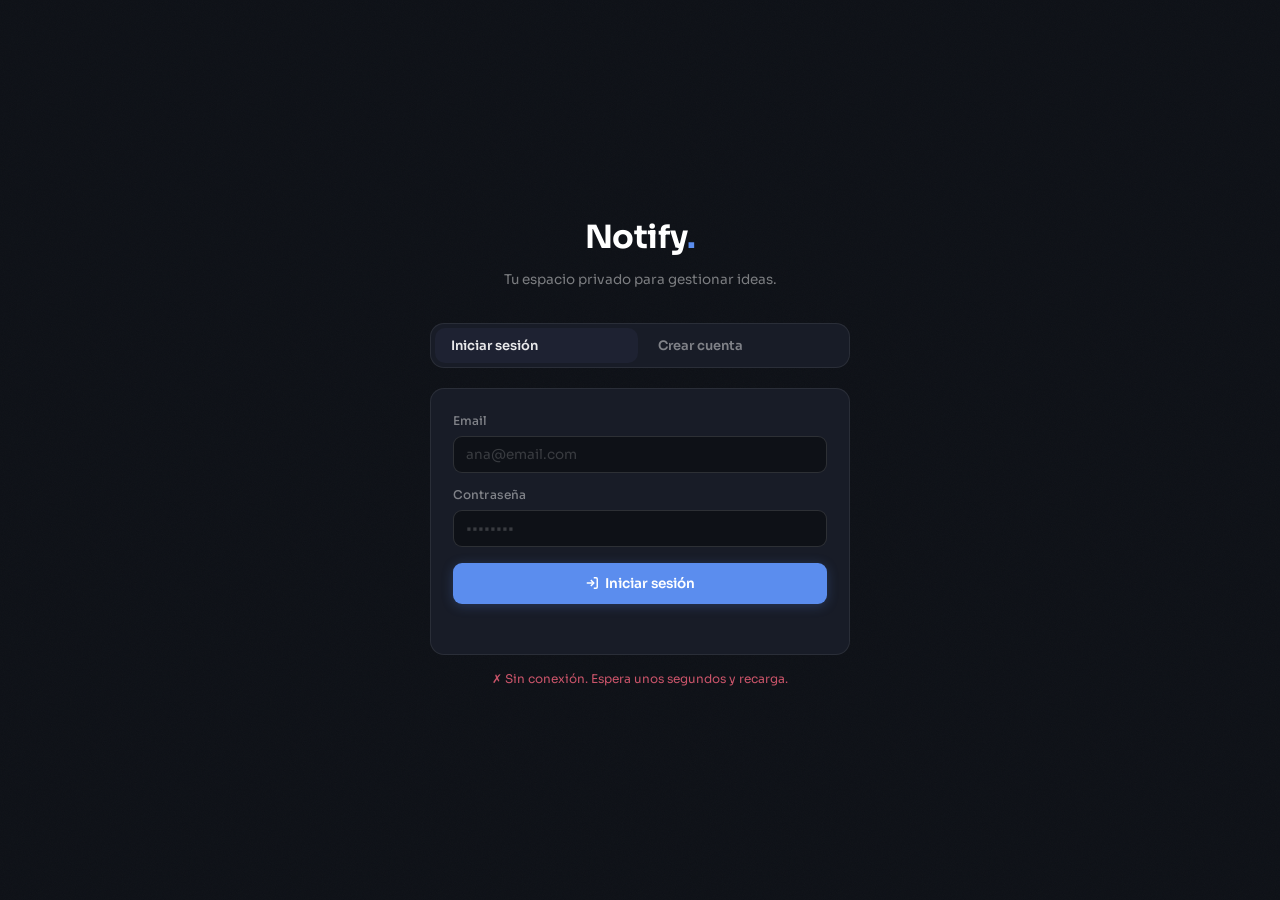
==== commit 8948f085: "local2" ====
--- a/index.html
+++ b/index.html
@@ -171,4 +171,4 @@
 
   <script src="./app.js"></script>
 </body>
-</html>
+</html>
--- a/style.css
+++ b/style.css
@@ -1,6 +1,3 @@
-/* RESET FORZADO - sobreescribe cualquier CSS del servidor/navegador */
-html, body { background: #0e1117 !important; color: rgba(255,255,255,.90) !important; font-family: 'Sora', system-ui, sans-serif !important; }
-a { color: inherit; text-decoration: none; }
 /* ============================================================
    VARIABLES & RESET
    ============================================================ */
@@ -46,7 +43,95 @@
 }
 
 /* ============================================================
-   LAYOUT
+   PAGES (auth / app)
+   ============================================================ */
+.page {
+  position: relative;
+  z-index: 1;
+  animation: fadeIn .25s ease;
+}
+
+@keyframes fadeIn {
+  from { opacity: 0; transform: translateY(6px); }
+  to   { opacity: 1; transform: translateY(0); }
+}
+
+/* ============================================================
+   AUTH PAGE
+   ============================================================ */
+.page-auth {
+  display: flex;
+  align-items: center;
+  justify-content: center;
+  min-height: 100vh;
+  padding: 24px 16px;
+}
+
+.auth-wrap {
+  width: 100%;
+  max-width: 420px;
+}
+
+.auth-brand {
+  text-align: center;
+  margin-bottom: 32px;
+}
+.auth-brand h1 {
+  font-size: 32px;
+  font-weight: 700;
+  letter-spacing: -.5px;
+  color: #fff;
+}
+.auth-brand .muted {
+  margin-top: 6px;
+  font-size: 13.5px;
+}
+
+/* Tabs */
+.auth-tabs {
+  display: flex;
+  background: var(--card);
+  border: 1px solid var(--border);
+  border-radius: var(--radius);
+  padding: 4px;
+  gap: 4px;
+  margin-bottom: 20px;
+}
+
+.auth-tab {
+  flex: 1;
+  background: transparent;
+  border: none;
+  border-radius: 10px;
+  color: var(--muted);
+  font-family: 'Sora', system-ui, sans-serif;
+  font-size: 13px;
+  font-weight: 600;
+  padding: 9px 16px;
+  cursor: pointer;
+  transition: background .18s, color .18s;
+}
+.auth-tab.active {
+  background: var(--card2);
+  color: var(--text);
+}
+.auth-tab:hover:not(.active) {
+  color: rgba(255,255,255,.7);
+}
+
+/* Panel */
+.auth-panel {
+  background: var(--card);
+  border: 1px solid var(--border);
+  border-radius: var(--radius);
+  padding: 22px;
+  display: flex;
+  flex-direction: column;
+  gap: 0;
+}
+
+/* ============================================================
+   APP PAGE LAYOUT
    ============================================================ */
 .container {
   position: relative;
@@ -65,6 +150,12 @@
   gap: 12px;
   padding-bottom: 20px;
   border-bottom: 1px solid var(--border);
+}
+
+.header-right {
+  display: flex;
+  align-items: center;
+  gap: 10px;
 }
 
 h1 {
@@ -100,9 +191,6 @@
   position: relative;
 }
 
-.card + .card { margin-top: 0; }
-.user-card    { margin-bottom: 16px; }
-
 .card-label {
   font-family: 'JetBrains Mono', monospace;
   font-size: 10px;
@@ -120,19 +208,6 @@
   margin-bottom: 14px;
 }
 
-.section-title {
-  font-size: 13px;
-  font-weight: 600;
-  color: var(--text);
-  margin-bottom: 14px;
-}
-
-.divider {
-  height: 1px;
-  background: var(--border);
-  margin: 18px 0;
-}
-
 /* ============================================================
    GRID
    ============================================================ */
@@ -140,6 +215,7 @@
   display: grid;
   grid-template-columns: 1fr 1.25fr;
   gap: 14px;
+  margin-top: 16px;
 }
 
 @media (max-width: 840px) {
@@ -226,7 +302,7 @@
   flex-wrap: wrap;
 }
 
-button, .btn-primary, .btn-ghost {
+button {
   display: inline-flex;
   align-items: center;
   gap: 6px;
@@ -242,9 +318,9 @@
 }
 
 .btn-primary {
-  background: var(--accent) !important;
-  color: #fff !important;
-  border-color: transparent !important;
+  background: var(--accent);
+  color: #fff;
+  border-color: transparent;
   box-shadow: 0 2px 12px rgba(91,141,238,.25);
 }
 .btn-primary:hover {
@@ -254,6 +330,14 @@
 }
 .btn-primary:active { transform: translateY(0); }
 
+.btn-full {
+  width: 100%;
+  justify-content: center;
+  padding: 11px 16px;
+  font-size: 13.5px;
+  margin-top: 4px;
+}
+
 .btn-ghost {
   background: rgba(255,255,255,.05);
   color: var(--muted);
@@ -265,7 +349,11 @@
   border-color: rgba(255,255,255,.18);
 }
 
-/* danger borrar */
+.btn-sm {
+  font-size: 12px;
+  padding: 6px 12px;
+}
+
 button.danger {
   display: inline-flex;
   align-items: center;
@@ -354,9 +442,7 @@
   color: var(--muted);
   pointer-events: none;
 }
-.search-wrap input {
-  padding-left: 32px;
-}
+.search-wrap input { padding-left: 32px; }
 
 .filter-select {
   width: auto;
@@ -448,65 +534,36 @@
   font-family: 'JetBrains Mono', monospace;
   font-size: 11px;
 }
-/* ============================================================
-   PAGES (auth / app)
-   ============================================================ */
-.page { position: relative; z-index: 1; animation: fadeIn .25s ease; }
-
-@keyframes fadeIn {
-  from { opacity: 0; transform: translateY(6px); }
-  to   { opacity: 1; transform: translateY(0); }
-}
-
-/* ============================================================
-   AUTH PAGE
-   ============================================================ */
-.page-auth {
-  display: flex;
-  align-items: center;
-  justify-content: center;
-  min-height: 100vh;
-  padding: 24px 16px;
-}
-.auth-wrap { width: 100%; max-width: 420px; }
-.auth-brand { text-align: center; margin-bottom: 32px; }
-.auth-brand h1 { font-size: 32px; font-weight: 700; letter-spacing: -.5px; color: #fff; }
-.auth-brand .muted { margin-top: 6px; font-size: 13.5px; }
-
-.auth-tabs {
-  display: flex;
-  background: var(--card);
-  border: 1px solid var(--border);
-  border-radius: var(--radius);
-  padding: 4px;
-  gap: 4px;
-  margin-bottom: 20px;
-}
-.auth-tab {
-  flex: 1;
+
+/* ============================================================
+   CATEGORY BADGES (IA classification)
+   ============================================================ */
+.pill-tipo {
+  font-size: 11px;
+  font-weight: 600;
+  padding: 3px 10px;
+  letter-spacing: .2px;
+}
+
+.pill-ia {
+  font-size: 10px;
+  color: rgba(255,255,255,.28);
   background: transparent;
-  border: none;
-  border-radius: 10px;
-  color: var(--muted);
-  font-family: 'Sora', system-ui, sans-serif;
-  font-size: 13px;
-  font-weight: 600;
-  padding: 9px 16px;
-  cursor: pointer;
-  transition: background .18s, color .18s;
-}
-.auth-tab.active { background: var(--card2); color: var(--text); }
-.auth-tab:hover:not(.active) { color: rgba(255,255,255,.7); }
-
-.auth-panel {
-  background: var(--card);
-  border: 1px solid var(--border);
-  border-radius: var(--radius);
-  padding: 22px;
-  display: flex;
-  flex-direction: column;
-}
-
-.header-right { display: flex; align-items: center; gap: 10px; }
-.btn-full { width: 100% !important; justify-content: center; padding: 11px 16px; font-size: 13.5px; margin-top: 4px; }
-.btn-sm { font-size: 12px; padding: 6px 12px; }
+  border-color: rgba(255,255,255,.06);
+  font-style: italic;
+}
+
+/* IA badge en el formulario */
+.ia-badge {
+  display: inline-flex;
+  align-items: center;
+  gap: 5px;
+  font-family: 'JetBrains Mono', monospace;
+  font-size: 10.5px;
+  color: var(--accent);
+  background: rgba(91,141,238,.08);
+  border: 1px solid rgba(91,141,238,.20);
+  border-radius: 999px;
+  padding: 4px 10px;
+  margin-bottom: 12px;
+}
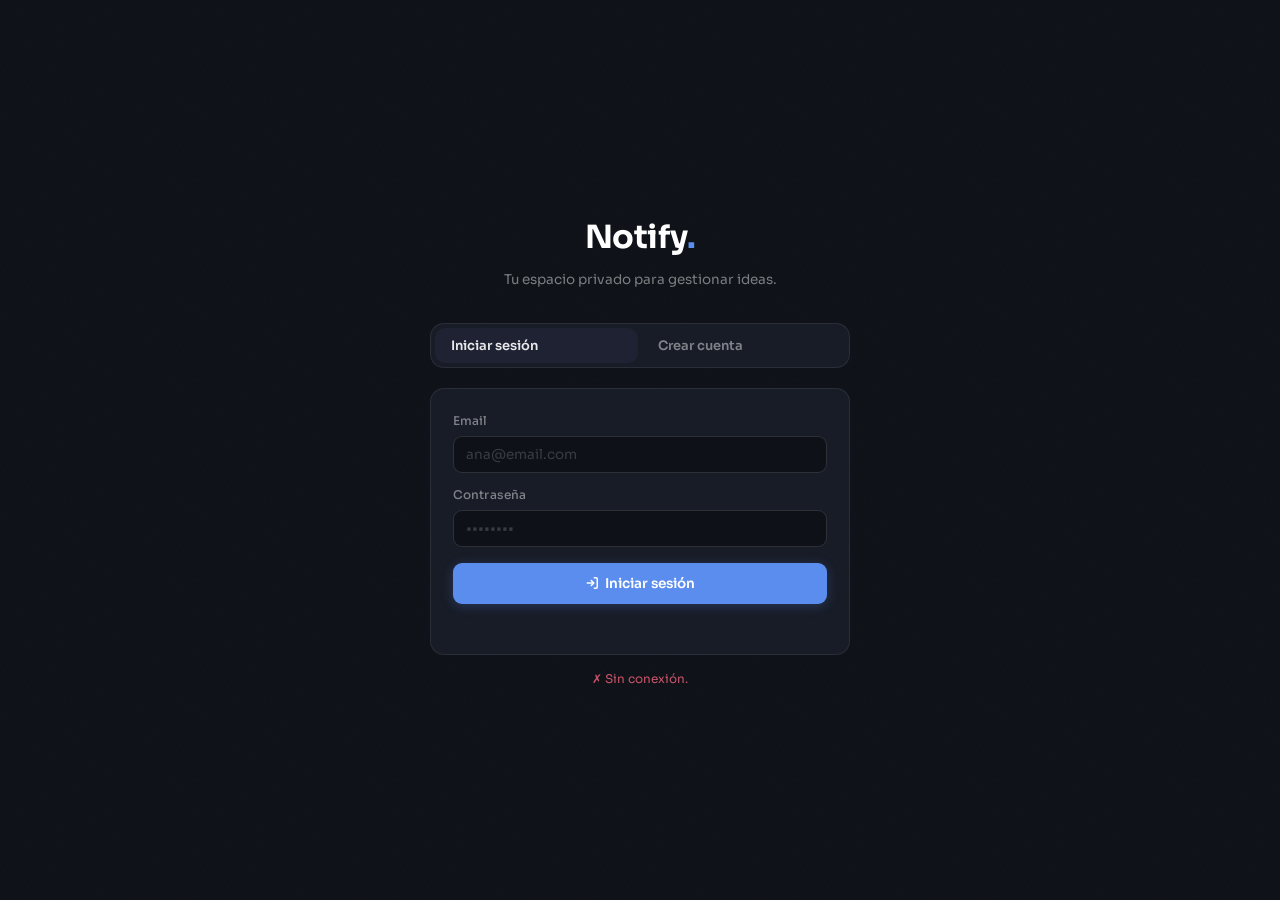
==== commit 4b15b198: "commit final" ====
--- a/index.html
+++ b/index.html
@@ -19,19 +19,15 @@
         <h1>Notify<span class="dot">.</span></h1>
         <p class="muted">Tu espacio privado para gestionar ideas.</p>
       </div>
-
       <div class="auth-tabs">
         <button type="button" class="auth-tab active" id="tabLogin">Iniciar sesión</button>
         <button type="button" class="auth-tab" id="tabRegistro">Crear cuenta</button>
       </div>
-
       <div id="panelLogin" class="auth-panel">
-        <label class="field">
-          <span>Email</span>
+        <label class="field"><span>Email</span>
           <input id="lEmail" type="email" placeholder="ana@email.com" autocomplete="email" />
         </label>
-        <label class="field">
-          <span>Contraseña</span>
+        <label class="field"><span>Contraseña</span>
           <input id="lPassword" type="password" placeholder="••••••••" autocomplete="current-password" />
         </label>
         <button type="button" id="btnLogin" class="btn-primary btn-full">
@@ -40,18 +36,14 @@
         </button>
         <p id="msgLogin" class="msg" aria-live="polite"></p>
       </div>
-
       <div id="panelRegistro" class="auth-panel" style="display:none;">
-        <label class="field">
-          <span>Nombre</span>
+        <label class="field"><span>Nombre</span>
           <input id="uNombre" type="text" placeholder="Ana García" autocomplete="name" />
         </label>
-        <label class="field">
-          <span>Email</span>
+        <label class="field"><span>Email</span>
           <input id="uEmail" type="email" placeholder="ana@email.com" autocomplete="email" />
         </label>
-        <label class="field">
-          <span>Contraseña <em class="hint">mín. 6 caracteres</em></span>
+        <label class="field"><span>Contraseña <em class="hint">mín. 6 caracteres</em></span>
           <input id="uPassword" type="password" placeholder="••••••••" autocomplete="new-password" />
         </label>
         <button type="button" id="btnCrearUsuario" class="btn-primary btn-full">
@@ -60,7 +52,6 @@
         </button>
         <p id="msgRegistro" class="msg" aria-live="polite"></p>
       </div>
-
       <p id="serverStatus" style="text-align:center;margin-top:14px;min-height:18px;font-size:12px;color:var(--muted);"></p>
     </div>
   </div>
@@ -90,85 +81,223 @@
         <section class="card">
           <div class="card-label">NUEVA NOTA</div>
           <form id="formNota">
-            <label class="field">
-              <span>Descripción</span>
-              <textarea id="descripcion" placeholder="Escribe la nota... La IA la clasificará automáticamente." required></textarea>
+            <label class="field"><span>Descripción</span>
+              <textarea id="descripcion" placeholder="Escribe la nota, pega una URL... La IA lo clasificará automáticamente."></textarea>
             </label>
             <div class="row">
-              <label class="field">
-                <span>Prioridad <em class="hint">opcional</em></span>
-                <input id="prioridad" type="number" min="1" max="5" step="1" placeholder="1 – 5" />
+              <label class="field"><span>Prioridad <em class="hint">opcional</em></span>
+                <select id="prioridad">
+                  <option value="">Sin prioridad</option>
+                  <option value="low">🟢 low</option>
+                  <option value="medium">🟡 medium</option>
+                  <option value="high">🔴 high</option>
+                </select>
               </label>
-              <label class="field">
-                <span>Autor <em class="hint">opcional</em></span>
+              <label class="field"><span>Autor <em class="hint">opcional</em></span>
                 <input id="autor" type="text" placeholder="Tu nombre" />
               </label>
             </div>
             <div class="ia-badge">
               <svg width="12" height="12" viewBox="0 0 24 24" fill="none" stroke="currentColor" stroke-width="2"><circle cx="12" cy="12" r="10"/><path d="M12 8v4l3 3"/></svg>
-              Clasificación automática con IA
+              Clasificación automática con IA · Transcripción Whisper · Scraping de links
             </div>
             <div class="btn-row">
               <button type="submit" class="btn-primary">
                 <svg width="14" height="14" viewBox="0 0 24 24" fill="none" stroke="currentColor" stroke-width="2.5"><line x1="12" y1="5" x2="12" y2="19"/><line x1="5" y1="12" x2="19" y2="12"/></svg>
                 Crear nota
               </button>
+              <button type="button" id="btnAdjuntar" class="btn-ghost">
+                <svg width="13" height="13" viewBox="0 0 24 24" fill="none" stroke="currentColor" stroke-width="2.5"><path d="M21.44 11.05l-9.19 9.19a6 6 0 0 1-8.49-8.49l9.19-9.19a4 4 0 0 1 5.66 5.66l-9.2 9.19a2 2 0 0 1-2.83-2.83l8.49-8.48"/></svg>
+                Adjuntar
+              </button>
               <button type="button" id="btnRecargar" class="btn-ghost">
                 <svg width="13" height="13" viewBox="0 0 24 24" fill="none" stroke="currentColor" stroke-width="2.5"><path d="M23 4v6h-6"/><path d="M1 20v-6h6"/><path d="M3.51 9a9 9 0 0 1 14.85-3.36L23 10M1 14l4.64 4.36A9 9 0 0 0 20.49 15"/></svg>
                 Recargar
               </button>
             </div>
+            <!-- Input oculto: audio, pdf, txt -->
+            <input type="file" id="inputArchivo" accept="audio/*,.mp3,.wav,.ogg,.m4a,.webm,.pdf,.txt,text/plain" style="display:none;" />
+            <div id="archivoPreview" class="archivo-preview" style="display:none;">
+              <div class="archivo-info">
+                <span id="archivoIcono">📎</span>
+                <span id="archivoNombre" class="archivo-nombre"></span>
+                <span id="archivoTipo" class="pill"></span>
+              </div>
+              <button type="button" id="btnQuitarArchivo" class="btn-quitar">✕</button>
+            </div>
             <p id="msg" class="msg" aria-live="polite"></p>
           </form>
         </section>
 
-        <!-- LISTADO -->
+        <!-- NOTAS PENDIENTES -->
         <section class="card">
           <div class="card-header">
-            <div class="card-label" style="margin-bottom:0;">MIS NOTAS</div>
-            <div class="counter-badge" id="contador">0</div>
+            <div class="card-label" style="margin-bottom:0;">⏳ PENDIENTES</div>
+            <div class="counter-badge" id="contadorPendientes">0</div>
           </div>
           <div class="toolbar">
             <div class="search-wrap">
               <svg width="13" height="13" viewBox="0 0 24 24" fill="none" stroke="currentColor" stroke-width="2.5"><circle cx="11" cy="11" r="8"/><line x1="21" y1="21" x2="16.65" y2="16.65"/></svg>
-              <input id="buscador" type="search" placeholder="Buscar por texto, autor o categoría..." />
+              <input id="buscador" type="search" placeholder="Buscar..." />
             </div>
             <select id="filtroTipo" class="filter-select">
               <option value="">Todos</option>
-              <option value="youtube">youtube</option>
-              <option value="audios">audios</option>
-              <option value="recordatorios">recordatorios</option>
-              <option value="codigo">codigo</option>
-              <option value="personal">personal</option>
-              <option value="trabajo">trabajo</option>
-              <option value="estudios">estudios</option>
-              <option value="salud">salud</option>
-              <option value="compra">compra</option>
-              <option value="tareas">tareas</option>
-              <option value="ideas">ideas</option>
-              <option value="lectura">lectura</option>
-              <option value="peliculas_series">películas/series</option>
-              <option value="eventos">eventos</option>
-              <option value="contactos">contactos</option>
-              <option value="recetas">recetas</option>
-              <option value="musica">música</option>
-              <option value="metas">metas</option>
-              <option value="tecnologia">tecnología</option>
-              <option value="inspiraciones">inspiraciones</option>
-              <option value="otras">otras</option>
+              <option value="youtube">▶ youtube</option>
+              <option value="audios">🎙 audios</option>
+              <option value="links">🔗 links</option>
+              <option value="viajes">✈️ viajes</option>
+              <option value="recordatorios">🔔 recordatorios</option>
+              <option value="codigo">&lt;/&gt; codigo</option>
+              <option value="personal">👤 personal</option>
+              <option value="trabajo">💼 trabajo</option>
+              <option value="estudios">📚 estudios</option>
+              <option value="salud">❤ salud</option>
+              <option value="compra">🛒 compra</option>
+              <option value="tareas">✓ tareas</option>
+              <option value="ideas">💡 ideas</option>
+              <option value="lectura">📖 lectura</option>
+              <option value="peliculas_series">🎬 películas/series</option>
+              <option value="eventos">📅 eventos</option>
+              <option value="contactos">👥 contactos</option>
+              <option value="recetas">🍳 recetas</option>
+              <option value="musica">🎵 música</option>
+              <option value="metas">🎯 metas</option>
+              <option value="tecnologia">⚙ tecnología</option>
+              <option value="inspiraciones">✨ inspiraciones</option>
+              <option value="mapas_mentales">🗺 mapas mentales</option>
+              <option value="flashcards">🃏 flashcards</option>
+              <option value="proyectos">📐 proyectos</option>
+              <option value="reflexiones">🪞 reflexiones</option>
+              <option value="otras">• otras</option>
+            </select>
+            <select id="filtroPrioridad" class="filter-select filter-select-sm">
+              <option value="">Prioridad</option>
+              <option value="high">🔴 high</option>
+              <option value="medium">🟡 medium</option>
+              <option value="low">🟢 low</option>
             </select>
           </div>
-          <div id="lista" class="lista"></div>
+          <div id="listaPendientes" class="lista"></div>
         </section>
 
+        <!-- NOTAS PROCESADAS -->
+        <section class="card">
+          <div class="card-header">
+            <div class="card-label" style="margin-bottom:0;">✓ PROCESADAS</div>
+            <div class="counter-badge" id="contadorProcesadas">0</div>
+          </div>
+          <div class="toolbar">
+            <div class="search-wrap">
+              <svg width="13" height="13" viewBox="0 0 24 24" fill="none" stroke="currentColor" stroke-width="2.5"><circle cx="11" cy="11" r="8"/><line x1="21" y1="21" x2="16.65" y2="16.65"/></svg>
+              <input id="buscadorProcesadas" type="search" placeholder="Buscar..." />
+            </div>
+            <select id="filtroTipoProcesadas" class="filter-select">
+              <option value="">Todos</option>
+              <option value="youtube">▶ youtube</option>
+              <option value="audios">🎙 audios</option>
+              <option value="links">🔗 links</option>
+              <option value="viajes">✈️ viajes</option>
+              <option value="recordatorios">🔔 recordatorios</option>
+              <option value="codigo">&lt;/&gt; codigo</option>
+              <option value="personal">👤 personal</option>
+              <option value="trabajo">💼 trabajo</option>
+              <option value="estudios">📚 estudios</option>
+              <option value="salud">❤ salud</option>
+              <option value="compra">🛒 compra</option>
+              <option value="tareas">✓ tareas</option>
+              <option value="ideas">💡 ideas</option>
+              <option value="lectura">📖 lectura</option>
+              <option value="peliculas_series">🎬 películas/series</option>
+              <option value="eventos">📅 eventos</option>
+              <option value="contactos">👥 contactos</option>
+              <option value="recetas">🍳 recetas</option>
+              <option value="musica">🎵 música</option>
+              <option value="metas">🎯 metas</option>
+              <option value="tecnologia">⚙ tecnología</option>
+              <option value="inspiraciones">✨ inspiraciones</option>
+              <option value="mapas_mentales">🗺 mapas mentales</option>
+              <option value="flashcards">🃏 flashcards</option>
+              <option value="proyectos">📐 proyectos</option>
+              <option value="reflexiones">🪞 reflexiones</option>
+              <option value="otras">• otras</option>
+            </select>
+            <select id="filtroPrioridadProcesadas" class="filter-select filter-select-sm">
+              <option value="">Prioridad</option>
+              <option value="high">🔴 high</option>
+              <option value="medium">🟡 medium</option>
+              <option value="low">🟢 low</option>
+            </select>
+          </div>
+          <div id="listaProcesadas" class="lista"></div>
+        </section>
+
       </div>
     </main>
 
     <footer class="container footer">
-      <span class="muted mono">Notify — Backend: FastAPI + IA</span>
+      <span class="muted mono">Notify v5 — FastAPI + Whisper + IA</span>
     </footer>
   </div>
 
+  <!-- MODAL PROCESAR NOTA -->
+  <div id="modalProcesar" class="modal-overlay" style="display:none;">
+    <div class="modal">
+      <div class="modal-header">
+        <div class="modal-title">Procesar nota</div>
+        <button type="button" id="modalCerrar" class="btn-quitar">✕</button>
+      </div>
+      <div class="modal-desc" id="modalDescripcion"></div>
+      <div class="modal-ia"><span class="pill pill-ia" id="modalIaMotivo"></span></div>
+      <label class="field" style="margin-top:16px;"><span>Categoría principal</span>
+        <select id="modalCategoria" class="filter-select" style="width:100%;">
+          <option value="youtube">▶ youtube</option>
+          <option value="audios">🎙 audios</option>
+          <option value="links">🔗 links</option>
+          <option value="viajes">✈️ viajes</option>
+          <option value="recordatorios">🔔 recordatorios</option>
+          <option value="codigo">&lt;/&gt; codigo</option>
+          <option value="personal">👤 personal</option>
+          <option value="trabajo">💼 trabajo</option>
+          <option value="estudios">📚 estudios</option>
+          <option value="salud">❤ salud</option>
+          <option value="compra">🛒 compra</option>
+          <option value="tareas">✓ tareas</option>
+          <option value="ideas">💡 ideas</option>
+          <option value="lectura">📖 lectura</option>
+          <option value="peliculas_series">🎬 películas/series</option>
+          <option value="eventos">📅 eventos</option>
+          <option value="contactos">👥 contactos</option>
+          <option value="recetas">🍳 recetas</option>
+          <option value="musica">🎵 música</option>
+          <option value="metas">🎯 metas</option>
+          <option value="tecnologia">⚙ tecnología</option>
+          <option value="inspiraciones">✨ inspiraciones</option>
+          <option value="mapas_mentales">🗺 mapas mentales</option>
+          <option value="flashcards">🃏 flashcards</option>
+          <option value="proyectos">📐 proyectos</option>
+          <option value="reflexiones">🪞 reflexiones</option>
+          <option value="otras">• otras</option>
+        </select>
+      </label>
+      <label class="field" style="margin-top:12px;"><span>Prioridad</span>
+        <select id="modalPrioridad" class="filter-select" style="width:100%;">
+          <option value="">Sin prioridad</option>
+          <option value="low">🟢 low</option>
+          <option value="medium">🟡 medium</option>
+          <option value="high">🔴 high</option>
+        </select>
+      </label>
+      <div class="modal-actions">
+        <button type="button" id="btnAceptarIA" class="btn-ghost">Aceptar categoría IA</button>
+        <button type="button" id="btnConfirmarProcesar" class="btn-primary">
+          <svg width="13" height="13" viewBox="0 0 24 24" fill="none" stroke="currentColor" stroke-width="2.5"><polyline points="20 6 9 17 4 12"/></svg>
+          Confirmar y procesar
+        </button>
+      </div>
+      <p id="modalMsg" class="msg"></p>
+    </div>
+  </div>
+
   <script src="./app.js"></script>
 </body>
-</html>+</html>
--- a/style.css
+++ b/style.css
@@ -1,569 +1,121 @@
-/* ============================================================
-   VARIABLES & RESET
-   ============================================================ */
 :root {
-  --bg:        #0e1117;
-  --bg2:       #13161f;
-  --card:      #181c27;
-  --card2:     #1e2232;
-  --border:    rgba(255,255,255,.08);
-  --border2:   rgba(255,255,255,.13);
-  --text:      rgba(255,255,255,.90);
-  --muted:     rgba(255,255,255,.45);
-  --accent:    #5b8dee;
-  --accent2:   #3b6cd4;
-  --danger:    #e05c73;
-  --success:   #4ade80;
-  --label:     rgba(255,255,255,.22);
-  --radius:    14px;
-  --radius-sm: 9px;
+  --bg:#0e1117; --bg2:#13161f; --card:#181c27; --card2:#1e2232;
+  --border:rgba(255,255,255,.08); --border2:rgba(255,255,255,.13);
+  --text:rgba(255,255,255,.90); --muted:rgba(255,255,255,.45);
+  --accent:#5b8dee; --accent2:#3b6cd4; --danger:#e05c73;
+  --success:#4ade80; --label:rgba(255,255,255,.22);
+  --radius:14px; --radius-sm:9px;
 }
-
-*, *::before, *::after { box-sizing: border-box; margin: 0; padding: 0; }
-html, body { height: 100%; }
-
-body {
-  font-family: 'Sora', system-ui, sans-serif;
-  background: var(--bg);
-  color: var(--text);
-  font-size: 14px;
-  line-height: 1.6;
-  min-height: 100vh;
-}
-
-/* Subtle noise overlay */
-.noise {
-  pointer-events: none;
-  position: fixed;
-  inset: 0;
-  z-index: 0;
-  opacity: .025;
-  background-image: url("data:image/svg+xml,%3Csvg viewBox='0 0 256 256' xmlns='http://www.w3.org/2000/svg'%3E%3Cfilter id='noise'%3E%3CfeTurbulence type='fractalNoise' baseFrequency='0.9' numOctaves='4' stitchTiles='stitch'/%3E%3C/filter%3E%3Crect width='100%25' height='100%25' filter='url(%23noise)'/%3E%3C/svg%3E");
-  background-size: 200px 200px;
-}
-
-/* ============================================================
-   PAGES (auth / app)
-   ============================================================ */
-.page {
-  position: relative;
-  z-index: 1;
-  animation: fadeIn .25s ease;
-}
-
-@keyframes fadeIn {
-  from { opacity: 0; transform: translateY(6px); }
-  to   { opacity: 1; transform: translateY(0); }
-}
-
-/* ============================================================
-   AUTH PAGE
-   ============================================================ */
-.page-auth {
-  display: flex;
-  align-items: center;
-  justify-content: center;
-  min-height: 100vh;
-  padding: 24px 16px;
-}
-
-.auth-wrap {
-  width: 100%;
-  max-width: 420px;
-}
-
-.auth-brand {
-  text-align: center;
-  margin-bottom: 32px;
-}
-.auth-brand h1 {
-  font-size: 32px;
-  font-weight: 700;
-  letter-spacing: -.5px;
-  color: #fff;
-}
-.auth-brand .muted {
-  margin-top: 6px;
-  font-size: 13.5px;
-}
-
-/* Tabs */
-.auth-tabs {
-  display: flex;
-  background: var(--card);
-  border: 1px solid var(--border);
-  border-radius: var(--radius);
-  padding: 4px;
-  gap: 4px;
-  margin-bottom: 20px;
-}
-
-.auth-tab {
-  flex: 1;
-  background: transparent;
-  border: none;
-  border-radius: 10px;
-  color: var(--muted);
-  font-family: 'Sora', system-ui, sans-serif;
-  font-size: 13px;
-  font-weight: 600;
-  padding: 9px 16px;
-  cursor: pointer;
-  transition: background .18s, color .18s;
-}
-.auth-tab.active {
-  background: var(--card2);
-  color: var(--text);
-}
-.auth-tab:hover:not(.active) {
-  color: rgba(255,255,255,.7);
-}
-
-/* Panel */
-.auth-panel {
-  background: var(--card);
-  border: 1px solid var(--border);
-  border-radius: var(--radius);
-  padding: 22px;
-  display: flex;
-  flex-direction: column;
-  gap: 0;
-}
-
-/* ============================================================
-   APP PAGE LAYOUT
-   ============================================================ */
-.container {
-  position: relative;
-  z-index: 1;
-  width: min(1100px, calc(100% - 32px));
-  margin: 0 auto;
-}
-
-header.container { padding: 28px 0 6px; }
-main.container   { padding-bottom: 20px; }
-
-.header-inner {
-  display: flex;
-  align-items: center;
-  justify-content: space-between;
-  gap: 12px;
-  padding-bottom: 20px;
-  border-bottom: 1px solid var(--border);
-}
-
-.header-right {
-  display: flex;
-  align-items: center;
-  gap: 10px;
-}
-
-h1 {
-  font-size: 26px;
-  font-weight: 700;
-  letter-spacing: -.5px;
-  color: #fff;
-}
-h1 .dot { color: var(--accent); }
-
-.muted { color: var(--muted); font-size: 13px; margin-top: 2px; }
-
-.header-badge {
-  font-family: 'JetBrains Mono', monospace;
-  font-size: 11px;
-  color: var(--accent);
-  background: rgba(91,141,238,.10);
-  border: 1px solid rgba(91,141,238,.25);
-  border-radius: 999px;
-  padding: 5px 14px;
-  white-space: nowrap;
-  letter-spacing: .3px;
-}
-
-/* ============================================================
-   CARDS
-   ============================================================ */
-.card {
-  background: var(--card);
-  border: 1px solid var(--border);
-  border-radius: var(--radius);
-  padding: 20px 22px;
-  position: relative;
-}
-
-.card-label {
-  font-family: 'JetBrains Mono', monospace;
-  font-size: 10px;
-  font-weight: 500;
-  letter-spacing: 1.5px;
-  color: var(--label);
-  text-transform: uppercase;
-  margin-bottom: 16px;
-}
-
-.card-header {
-  display: flex;
-  align-items: center;
-  justify-content: space-between;
-  margin-bottom: 14px;
-}
-
-/* ============================================================
-   GRID
-   ============================================================ */
-.grid {
-  display: grid;
-  grid-template-columns: 1fr 1.25fr;
-  gap: 14px;
-  margin-top: 16px;
-}
-
-@media (max-width: 840px) {
-  .grid { grid-template-columns: 1fr; }
-}
-
-/* ============================================================
-   FORM FIELDS
-   ============================================================ */
-.field {
-  display: block;
-  margin-bottom: 12px;
-}
-.field > span {
-  display: block;
-  font-size: 12px;
-  font-weight: 500;
-  color: var(--muted);
-  margin-bottom: 6px;
-  letter-spacing: .1px;
-}
-
-input, select, textarea {
-  width: 100%;
-  background: var(--bg);
-  border: 1px solid var(--border2);
-  border-radius: var(--radius-sm);
-  color: var(--text);
-  font-family: 'Sora', system-ui, sans-serif;
-  font-size: 13.5px;
-  padding: 9px 12px;
-  outline: none;
-  transition: border-color .18s, box-shadow .18s;
-  appearance: none;
-  -webkit-appearance: none;
-}
-
-input::placeholder, textarea::placeholder { color: rgba(255,255,255,.18); }
-
-input:focus, select:focus, textarea:focus {
-  border-color: rgba(91,141,238,.55);
-  box-shadow: 0 0 0 3px rgba(91,141,238,.10);
-}
-
-textarea {
-  min-height: 110px;
-  resize: vertical;
-  line-height: 1.55;
-}
-
-select {
-  background-image: url("data:image/svg+xml,%3Csvg xmlns='http://www.w3.org/2000/svg' width='12' height='12' viewBox='0 0 24 24' fill='none' stroke='rgba(255,255,255,.35)' stroke-width='2.5'%3E%3Cpolyline points='6 9 12 15 18 9'/%3E%3C/svg%3E");
-  background-repeat: no-repeat;
-  background-position: right 10px center;
-  padding-right: 30px;
-}
-
-.row {
-  display: grid;
-  grid-template-columns: 1fr 1fr;
-  gap: 12px;
-}
-
-.hint {
-  font-style: normal;
-  font-size: 11px;
-  color: rgba(255,255,255,.22);
-  font-weight: 400;
-}
-
-.hint-text {
-  font-size: 11.5px;
-  color: var(--muted);
-  margin-top: 10px;
-}
-
-/* ============================================================
-   BUTTONS
-   ============================================================ */
-.btn-row {
-  display: flex;
-  gap: 8px;
-  margin-top: 4px;
-  flex-wrap: wrap;
-}
-
-button {
-  display: inline-flex;
-  align-items: center;
-  gap: 6px;
-  font-family: 'Sora', system-ui, sans-serif;
-  font-size: 13px;
-  font-weight: 600;
-  border-radius: var(--radius-sm);
-  padding: 9px 16px;
-  cursor: pointer;
-  border: 1px solid transparent;
-  transition: background .18s, border-color .18s, transform .1s, box-shadow .18s;
-  white-space: nowrap;
-}
-
-.btn-primary {
-  background: var(--accent);
-  color: #fff;
-  border-color: transparent;
-  box-shadow: 0 2px 12px rgba(91,141,238,.25);
-}
-.btn-primary:hover {
-  background: var(--accent2);
-  box-shadow: 0 4px 18px rgba(91,141,238,.35);
-  transform: translateY(-1px);
-}
-.btn-primary:active { transform: translateY(0); }
-
-.btn-full {
-  width: 100%;
-  justify-content: center;
-  padding: 11px 16px;
-  font-size: 13.5px;
-  margin-top: 4px;
-}
-
-.btn-ghost {
-  background: rgba(255,255,255,.05);
-  color: var(--muted);
-  border-color: var(--border2);
-}
-.btn-ghost:hover {
-  background: rgba(255,255,255,.09);
-  color: var(--text);
-  border-color: rgba(255,255,255,.18);
-}
-
-.btn-sm {
-  font-size: 12px;
-  padding: 6px 12px;
-}
-
-button.danger {
-  display: inline-flex;
-  align-items: center;
-  gap: 4px;
-  font-size: 12px;
-  font-weight: 600;
-  padding: 6px 12px;
-  background: rgba(224,92,115,.08);
-  color: var(--danger);
-  border: 1px solid rgba(224,92,115,.22);
-  border-radius: var(--radius-sm);
-  font-family: 'Sora', system-ui, sans-serif;
-  cursor: pointer;
-  transition: background .16s, border-color .16s, transform .1s;
-}
-button.danger:hover {
-  background: rgba(224,92,115,.16);
-  border-color: rgba(224,92,115,.4);
-  transform: translateY(-1px);
-}
-
-.btn-icon {
-  display: inline-flex;
-  align-items: center;
-  justify-content: center;
-  width: 38px;
-  height: 38px;
-  padding: 0;
-  background: rgba(255,255,255,.05);
-  border: 1px solid var(--border2);
-  border-radius: var(--radius-sm);
-  color: var(--muted);
-  cursor: pointer;
-  flex-shrink: 0;
-  align-self: flex-end;
-  margin-bottom: 12px;
-  transition: background .16s, color .16s;
-}
-.btn-icon:hover { background: rgba(255,255,255,.09); color: var(--text); }
-
-/* ============================================================
-   COUNTER BADGE
-   ============================================================ */
-.counter-badge {
-  font-family: 'JetBrains Mono', monospace;
-  font-size: 11px;
-  min-width: 24px;
-  height: 24px;
-  display: inline-flex;
-  align-items: center;
-  justify-content: center;
-  border-radius: 999px;
-  background: rgba(255,255,255,.07);
-  border: 1px solid var(--border2);
-  color: var(--muted);
-  padding: 0 7px;
-}
-
-/* ============================================================
-   USER SELECT ROW
-   ============================================================ */
-.user-select-row {
-  display: flex;
-  align-items: flex-end;
-  gap: 10px;
-}
-
-/* ============================================================
-   TOOLBAR / SEARCH
-   ============================================================ */
-.toolbar {
-  display: flex;
-  gap: 10px;
-  margin-bottom: 14px;
-}
-
-.search-wrap {
-  flex: 1;
-  position: relative;
-  display: flex;
-  align-items: center;
-}
-.search-wrap svg {
-  position: absolute;
-  left: 11px;
-  color: var(--muted);
-  pointer-events: none;
-}
-.search-wrap input { padding-left: 32px; }
-
-.filter-select {
-  width: auto;
-  min-width: 110px;
-}
-
-/* ============================================================
-   MESSAGES
-   ============================================================ */
-.msg {
-  min-height: 18px;
-  font-size: 12.5px;
-  color: var(--muted);
-  margin-top: 10px;
-}
-
-/* ============================================================
-   LISTA
-   ============================================================ */
-.lista {
-  display: flex;
-  flex-direction: column;
-  gap: 8px;
-  max-height: 520px;
-  overflow-y: auto;
-  padding-right: 4px;
-}
-
-.lista::-webkit-scrollbar { width: 4px; }
-.lista::-webkit-scrollbar-track { background: transparent; }
-.lista::-webkit-scrollbar-thumb { background: rgba(255,255,255,.10); border-radius: 99px; }
-
-.item {
-  background: var(--bg2);
-  border: 1px solid var(--border);
-  border-radius: var(--radius-sm);
-  padding: 12px 14px;
-  transition: border-color .15s;
-}
-.item:hover { border-color: var(--border2); }
-
-.itemTop {
-  display: flex;
-  align-items: flex-start;
-  justify-content: space-between;
-  gap: 12px;
-}
-
-.itemTitle {
-  display: flex;
-  flex-direction: column;
-  gap: 7px;
-  min-width: 0;
-}
-
-.desc {
-  color: var(--text);
-  white-space: pre-wrap;
-  line-height: 1.45;
-  font-size: 13.5px;
-  word-break: break-word;
-}
-
-.meta {
-  display: flex;
-  flex-wrap: wrap;
-  gap: 6px;
-}
-
-.pill {
-  font-family: 'JetBrains Mono', monospace;
-  font-size: 10.5px;
-  color: var(--muted);
-  background: rgba(255,255,255,.04);
-  border: 1px solid var(--border);
-  border-radius: 999px;
-  padding: 3px 9px;
-  white-space: nowrap;
-}
-
-/* ============================================================
-   FOOTER
-   ============================================================ */
-.footer {
-  padding: 14px 0 24px;
-  border-top: 1px solid var(--border);
-}
-.mono {
-  font-family: 'JetBrains Mono', monospace;
-  font-size: 11px;
-}
-
-/* ============================================================
-   CATEGORY BADGES (IA classification)
-   ============================================================ */
-.pill-tipo {
-  font-size: 11px;
-  font-weight: 600;
-  padding: 3px 10px;
-  letter-spacing: .2px;
-}
-
-.pill-ia {
-  font-size: 10px;
-  color: rgba(255,255,255,.28);
-  background: transparent;
-  border-color: rgba(255,255,255,.06);
-  font-style: italic;
-}
-
-/* IA badge en el formulario */
-.ia-badge {
-  display: inline-flex;
-  align-items: center;
-  gap: 5px;
-  font-family: 'JetBrains Mono', monospace;
-  font-size: 10.5px;
-  color: var(--accent);
-  background: rgba(91,141,238,.08);
-  border: 1px solid rgba(91,141,238,.20);
-  border-radius: 999px;
-  padding: 4px 10px;
-  margin-bottom: 12px;
-}
+*,*::before,*::after{box-sizing:border-box;margin:0;padding:0;}
+html,body{height:100%;}
+body{font-family:'Sora',system-ui,sans-serif;background:var(--bg);color:var(--text);font-size:14px;line-height:1.6;min-height:100vh;}
+.noise{pointer-events:none;position:fixed;inset:0;z-index:0;opacity:.025;background-image:url("data:image/svg+xml,%3Csvg viewBox='0 0 256 256' xmlns='http://www.w3.org/2000/svg'%3E%3Cfilter id='noise'%3E%3CfeTurbulence type='fractalNoise' baseFrequency='0.9' numOctaves='4' stitchTiles='stitch'/%3E%3C/filter%3E%3Crect width='100%25' height='100%25' filter='url(%23noise)'/%3E%3C/svg%3E");background-size:200px 200px;}
+.page{position:relative;z-index:1;animation:fadeIn .25s ease;}
+@keyframes fadeIn{from{opacity:0;transform:translateY(6px);}to{opacity:1;transform:translateY(0);}}
+.page-auth{display:flex;align-items:center;justify-content:center;min-height:100vh;padding:24px 16px;}
+.auth-wrap{width:100%;max-width:420px;}
+.auth-brand{text-align:center;margin-bottom:32px;}
+.auth-brand h1{font-size:32px;font-weight:700;letter-spacing:-.5px;color:#fff;}
+.auth-brand .muted{margin-top:6px;font-size:13.5px;}
+.auth-tabs{display:flex;background:var(--card);border:1px solid var(--border);border-radius:var(--radius);padding:4px;gap:4px;margin-bottom:20px;}
+.auth-tab{flex:1;background:transparent;border:none;border-radius:10px;color:var(--muted);font-family:'Sora',system-ui,sans-serif;font-size:13px;font-weight:600;padding:9px 16px;cursor:pointer;transition:background .18s,color .18s;}
+.auth-tab.active{background:var(--card2);color:var(--text);}
+.auth-tab:hover:not(.active){color:rgba(255,255,255,.7);}
+.auth-panel{background:var(--card);border:1px solid var(--border);border-radius:var(--radius);padding:22px;display:flex;flex-direction:column;gap:0;}
+.container{position:relative;z-index:1;width:min(1200px,calc(100% - 32px));margin:0 auto;}
+header.container{padding:28px 0 6px;}
+main.container{padding-bottom:20px;}
+.header-inner{display:flex;align-items:center;justify-content:space-between;gap:12px;padding-bottom:20px;border-bottom:1px solid var(--border);}
+.header-right{display:flex;align-items:center;gap:10px;}
+h1{font-size:26px;font-weight:700;letter-spacing:-.5px;color:#fff;}
+h1 .dot{color:var(--accent);}
+.muted{color:var(--muted);font-size:13px;margin-top:2px;}
+.header-badge{font-family:'JetBrains Mono',monospace;font-size:11px;color:var(--accent);background:rgba(91,141,238,.10);border:1px solid rgba(91,141,238,.25);border-radius:999px;padding:5px 14px;white-space:nowrap;letter-spacing:.3px;}
+.card{background:var(--card);border:1px solid var(--border);border-radius:var(--radius);padding:20px 22px;position:relative;}
+.card-label{font-family:'JetBrains Mono',monospace;font-size:10px;font-weight:500;letter-spacing:1.5px;color:var(--label);text-transform:uppercase;margin-bottom:16px;}
+.card-header{display:flex;align-items:center;justify-content:space-between;margin-bottom:14px;}
+.grid{display:grid;grid-template-columns:1fr 1fr 1fr;gap:14px;margin-top:16px;}
+@media(max-width:1100px){.grid{grid-template-columns:1fr 1fr;}}
+@media(max-width:700px){.grid{grid-template-columns:1fr;}}
+.field{display:block;margin-bottom:12px;}
+.field>span{display:block;font-size:12px;font-weight:500;color:var(--muted);margin-bottom:6px;letter-spacing:.1px;}
+input,select,textarea{width:100%;background:var(--bg);border:1px solid var(--border2);border-radius:var(--radius-sm);color:var(--text);font-family:'Sora',system-ui,sans-serif;font-size:13.5px;padding:9px 12px;outline:none;transition:border-color .18s,box-shadow .18s;appearance:none;-webkit-appearance:none;}
+input::placeholder,textarea::placeholder{color:rgba(255,255,255,.18);}
+input:focus,select:focus,textarea:focus{border-color:rgba(91,141,238,.55);box-shadow:0 0 0 3px rgba(91,141,238,.10);}
+textarea{min-height:110px;resize:vertical;line-height:1.55;}
+select{background-image:url("data:image/svg+xml,%3Csvg xmlns='http://www.w3.org/2000/svg' width='12' height='12' viewBox='0 0 24 24' fill='none' stroke='rgba(255,255,255,.35)' stroke-width='2.5'%3E%3Cpolyline points='6 9 12 15 18 9'/%3E%3C/svg%3E");background-repeat:no-repeat;background-position:right 10px center;padding-right:30px;}
+.row{display:grid;grid-template-columns:1fr 1fr;gap:12px;}
+.hint{font-style:normal;font-size:11px;color:rgba(255,255,255,.22);font-weight:400;}
+.btn-row{display:flex;gap:8px;margin-top:4px;flex-wrap:wrap;}
+button{display:inline-flex;align-items:center;gap:6px;font-family:'Sora',system-ui,sans-serif;font-size:13px;font-weight:600;border-radius:var(--radius-sm);padding:9px 16px;cursor:pointer;border:1px solid transparent;transition:background .18s,border-color .18s,transform .1s,box-shadow .18s;white-space:nowrap;}
+.btn-primary{background:var(--accent);color:#fff;border-color:transparent;box-shadow:0 2px 12px rgba(91,141,238,.25);}
+.btn-primary:hover{background:var(--accent2);box-shadow:0 4px 18px rgba(91,141,238,.35);transform:translateY(-1px);}
+.btn-primary:active{transform:translateY(0);}
+.btn-full{width:100%;justify-content:center;padding:11px 16px;font-size:13.5px;margin-top:4px;}
+.btn-ghost{background:rgba(255,255,255,.05);color:var(--muted);border-color:var(--border2);}
+.btn-ghost:hover{background:rgba(255,255,255,.09);color:var(--text);border-color:rgba(255,255,255,.18);}
+.btn-sm{font-size:12px;padding:6px 12px;}
+button.danger{display:inline-flex;align-items:center;gap:4px;font-size:12px;font-weight:600;padding:6px 12px;background:rgba(224,92,115,.08);color:var(--danger);border:1px solid rgba(224,92,115,.22);border-radius:var(--radius-sm);font-family:'Sora',system-ui,sans-serif;cursor:pointer;transition:background .16s,border-color .16s,transform .1s;}
+button.danger:hover{background:rgba(224,92,115,.16);border-color:rgba(224,92,115,.4);transform:translateY(-1px);}
+.counter-badge{font-family:'JetBrains Mono',monospace;font-size:11px;min-width:24px;height:24px;display:inline-flex;align-items:center;justify-content:center;border-radius:999px;background:rgba(255,255,255,.07);border:1px solid var(--border2);color:var(--muted);padding:0 7px;}
+.toolbar{display:flex;gap:10px;margin-bottom:14px;flex-wrap:wrap;}
+.search-wrap{flex:1;min-width:120px;position:relative;display:flex;align-items:center;}
+.search-wrap svg{position:absolute;left:11px;color:var(--muted);pointer-events:none;}
+.search-wrap input{padding-left:32px;}
+.filter-select{width:auto;min-width:110px;}
+.filter-select-sm{min-width:90px;font-size:12px;}
+.msg{min-height:18px;font-size:12.5px;color:var(--muted);margin-top:10px;}
+.lista{display:flex;flex-direction:column;gap:8px;max-height:520px;overflow-y:auto;padding-right:4px;}
+.lista::-webkit-scrollbar{width:4px;}
+.lista::-webkit-scrollbar-track{background:transparent;}
+.lista::-webkit-scrollbar-thumb{background:rgba(255,255,255,.10);border-radius:99px;}
+.item{background:var(--bg2);border:1px solid var(--border);border-radius:var(--radius-sm);padding:12px 14px;transition:border-color .15s;}
+.item:hover{border-color:var(--border2);}
+.itemTop{display:flex;align-items:flex-start;justify-content:space-between;gap:12px;}
+.itemTitle{display:flex;flex-direction:column;gap:7px;min-width:0;}
+.desc{color:var(--text);white-space:pre-wrap;line-height:1.45;font-size:13.5px;word-break:break-word;}
+.meta{display:flex;flex-wrap:wrap;gap:6px;}
+.pill{font-family:'JetBrains Mono',monospace;font-size:10.5px;color:var(--muted);background:rgba(255,255,255,.04);border:1px solid var(--border);border-radius:999px;padding:3px 9px;white-space:nowrap;}
+.archivo-preview{display:flex;align-items:center;justify-content:space-between;background:rgba(91,141,238,.07);border:1px solid rgba(91,141,238,.22);border-radius:var(--radius-sm);padding:8px 12px;margin-top:10px;gap:10px;}
+.archivo-info{display:flex;align-items:center;gap:8px;min-width:0;}
+.archivo-nombre{font-family:'JetBrains Mono',monospace;font-size:11.5px;color:var(--text);overflow:hidden;text-overflow:ellipsis;white-space:nowrap;max-width:200px;}
+.btn-quitar{background:transparent;border:none;color:var(--muted);font-size:13px;padding:2px 6px;cursor:pointer;border-radius:4px;flex-shrink:0;transition:color .15s;}
+.btn-quitar:hover{color:var(--danger);}
+.audio-player{width:100%;margin-top:10px;height:36px;border-radius:var(--radius-sm);accent-color:var(--accent);filter:invert(1) hue-rotate(180deg) brightness(.85);}
+.pdf-link{display:inline-flex;align-items:center;gap:5px;margin-top:10px;font-family:'JetBrains Mono',monospace;font-size:11px;color:var(--accent);background:rgba(91,141,238,.08);border:1px solid rgba(91,141,238,.22);border-radius:999px;padding:4px 12px;text-decoration:none;transition:background .15s;}
+.pdf-link:hover{background:rgba(91,141,238,.16);}
+.footer{padding:14px 0 24px;border-top:1px solid var(--border);}
+.mono{font-family:'JetBrains Mono',monospace;font-size:11px;}
+.pill-tipo{font-size:11px;font-weight:600;padding:3px 10px;letter-spacing:.2px;}
+.pill-ia{font-size:10px;color:rgba(255,255,255,.28);background:transparent;border-color:rgba(255,255,255,.06);font-style:italic;}
+.ia-badge{display:inline-flex;align-items:center;gap:5px;font-family:'JetBrains Mono',monospace;font-size:10.5px;color:var(--accent);background:rgba(91,141,238,.08);border:1px solid rgba(91,141,238,.20);border-radius:999px;padding:4px 10px;margin-bottom:12px;}
+.item-procesada{opacity:.82;border-color:rgba(74,222,128,.12);}
+.item-procesada .desc{color:rgba(255,255,255,.7);}
+.pill-lock{font-size:10px;color:rgba(74,222,128,.7);background:rgba(74,222,128,.06);border-color:rgba(74,222,128,.18);}
+.btn-actions{display:flex;flex-direction:column;gap:6px;flex-shrink:0;}
+.btn-procesar{display:inline-flex;align-items:center;gap:5px;font-size:12px;font-weight:600;padding:6px 12px;background:rgba(91,141,238,.10);color:var(--accent);border:1px solid rgba(91,141,238,.28);border-radius:var(--radius-sm);font-family:'Sora',system-ui,sans-serif;cursor:pointer;white-space:nowrap;transition:background .16s,border-color .16s,transform .1s;}
+.btn-procesar:hover{background:rgba(91,141,238,.20);border-color:rgba(91,141,238,.5);transform:translateY(-1px);}
+.modal-overlay{position:fixed;inset:0;z-index:100;background:rgba(0,0,0,.65);display:flex;align-items:center;justify-content:center;padding:20px;backdrop-filter:blur(4px);animation:fadeIn .18s ease;}
+.modal{background:var(--card);border:1px solid var(--border2);border-radius:var(--radius);padding:24px;width:100%;max-width:480px;box-shadow:0 24px 64px rgba(0,0,0,.55);}
+.modal-header{display:flex;align-items:center;justify-content:space-between;margin-bottom:16px;}
+.modal-title{font-size:15px;font-weight:700;color:var(--text);letter-spacing:-.2px;}
+.modal-desc{font-size:13.5px;color:var(--text);background:var(--bg2);border:1px solid var(--border);border-radius:var(--radius-sm);padding:10px 13px;white-space:pre-wrap;word-break:break-word;line-height:1.5;max-height:120px;overflow-y:auto;}
+.modal-ia{margin-top:10px;}
+.modal-actions{display:flex;gap:8px;margin-top:20px;flex-wrap:wrap;justify-content:flex-end;}
+.resumen-wrap{margin-top:10px;border-top:1px solid var(--border);padding-top:10px;}
+.btn-resumen{display:inline-flex;align-items:center;gap:5px;font-size:11.5px;font-weight:600;padding:5px 12px;background:rgba(234,179,8,.07);color:rgba(234,179,8,.85);border:1px solid rgba(234,179,8,.22);border-radius:var(--radius-sm);font-family:'Sora',system-ui,sans-serif;cursor:pointer;transition:background .16s,border-color .16s;white-space:nowrap;}
+.btn-resumen:hover{background:rgba(234,179,8,.14);border-color:rgba(234,179,8,.4);}
+.resumen-body{margin-top:10px;background:rgba(234,179,8,.04);border:1px solid rgba(234,179,8,.12);border-radius:var(--radius-sm);padding:12px 14px;animation:fadeIn .2s ease;}
+.resumen-loading{display:flex;align-items:center;gap:8px;font-size:12.5px;color:var(--muted);}
+.resumen-spinner{display:inline-block;width:13px;height:13px;border:2px solid rgba(255,255,255,.12);border-top-color:rgba(234,179,8,.7);border-radius:50%;animation:spin .7s linear infinite;flex-shrink:0;}
+@keyframes spin{to{transform:rotate(360deg);}}
+.resumen-text{font-size:13px;color:rgba(255,255,255,.82);line-height:1.6;margin:0 0 10px 0;}
+.resumen-puntos-label{font-family:'JetBrains Mono',monospace;font-size:10px;font-weight:600;letter-spacing:1px;color:rgba(234,179,8,.6);text-transform:uppercase;margin-bottom:6px;}
+.resumen-puntos{list-style:none;display:flex;flex-direction:column;gap:5px;padding:0;margin:0;}
+.resumen-puntos li{font-size:12.5px;color:rgba(255,255,255,.72);padding-left:14px;position:relative;line-height:1.5;}
+.resumen-puntos li::before{content:"▸";position:absolute;left:0;color:rgba(234,179,8,.6);font-size:10px;top:2px;}
+.resumen-error{font-size:12.5px;color:var(--danger);margin:0;}
+.pill-prio{font-size:11px;font-weight:700;padding:3px 10px;letter-spacing:.2px;}
+.pill-prio-high{background:rgba(239,68,68,.14);border-color:rgba(239,68,68,.35);color:rgba(252,165,165,.95);}
+.pill-prio-medium{background:rgba(234,179,8,.12);border-color:rgba(234,179,8,.32);color:rgba(253,224,71,.95);}
+.pill-prio-low{background:rgba(34,197,94,.10);border-color:rgba(34,197,94,.28);color:rgba(134,239,172,.95);}
